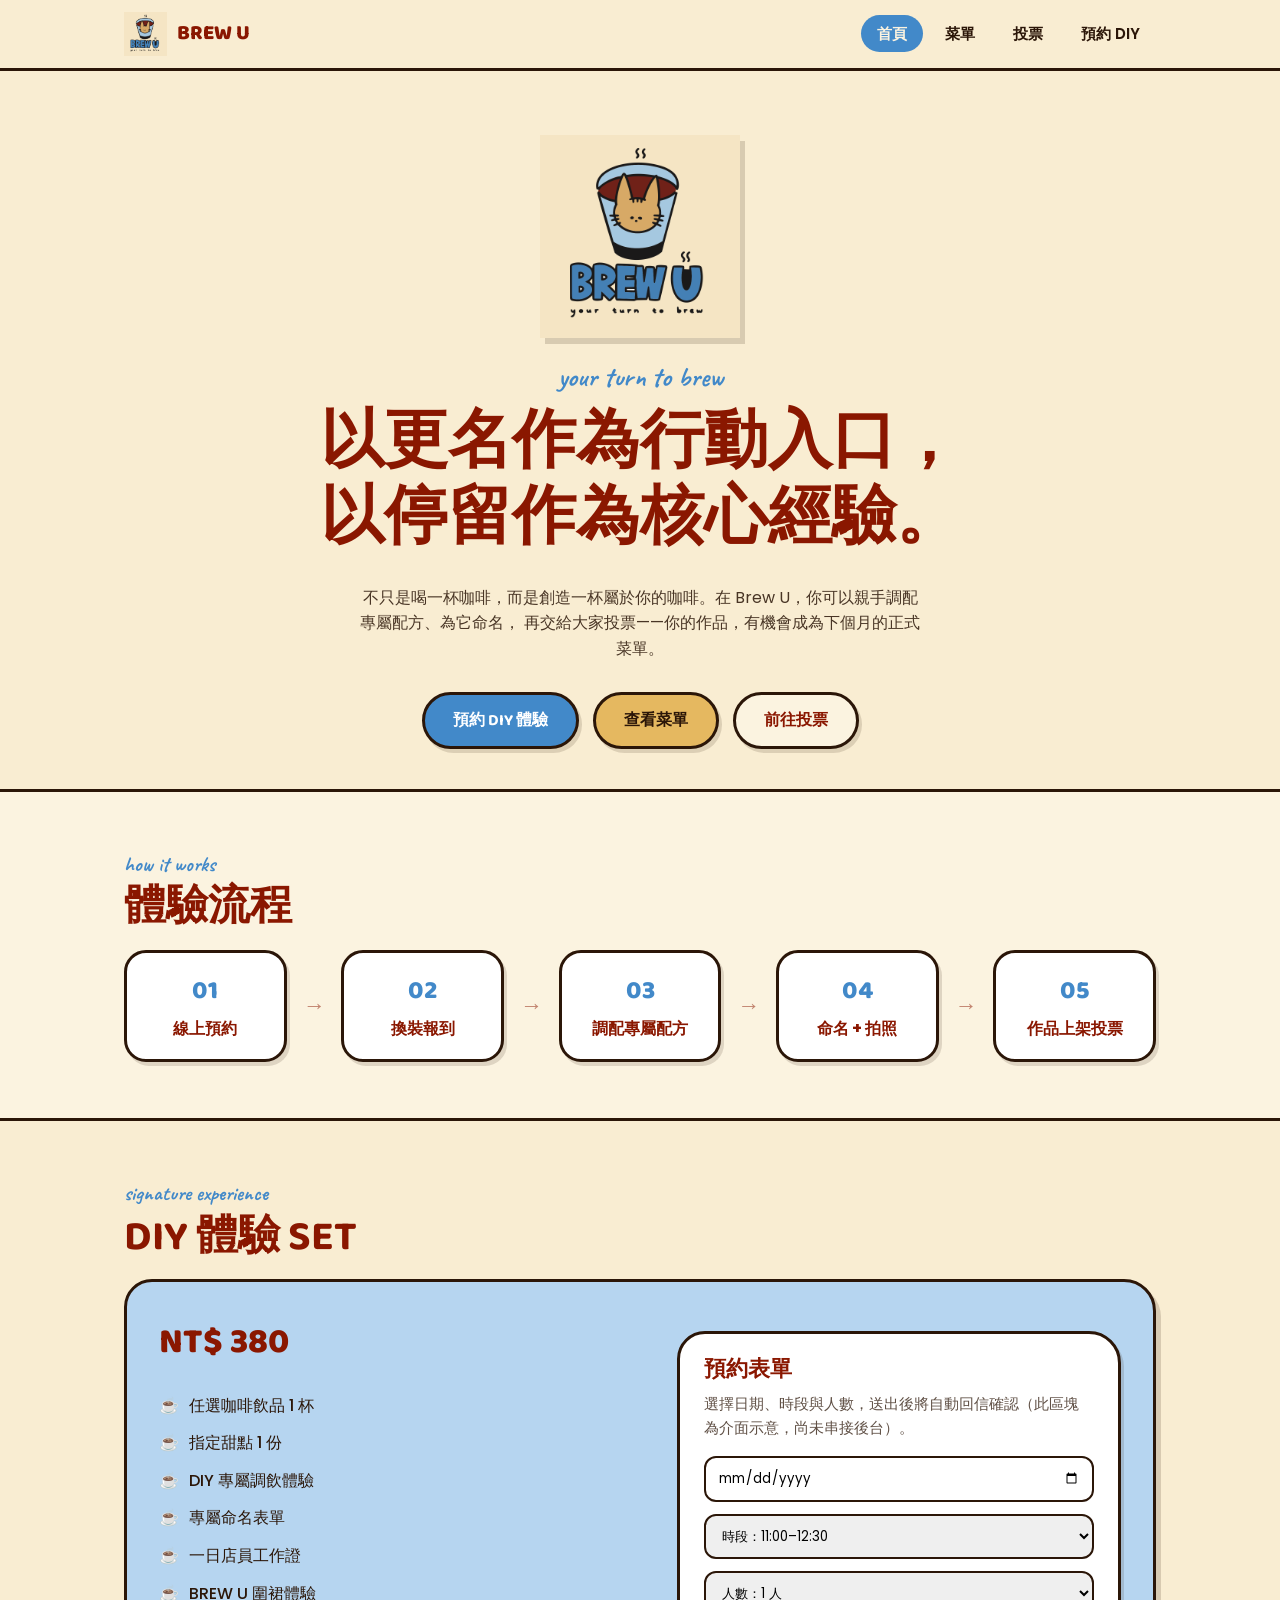
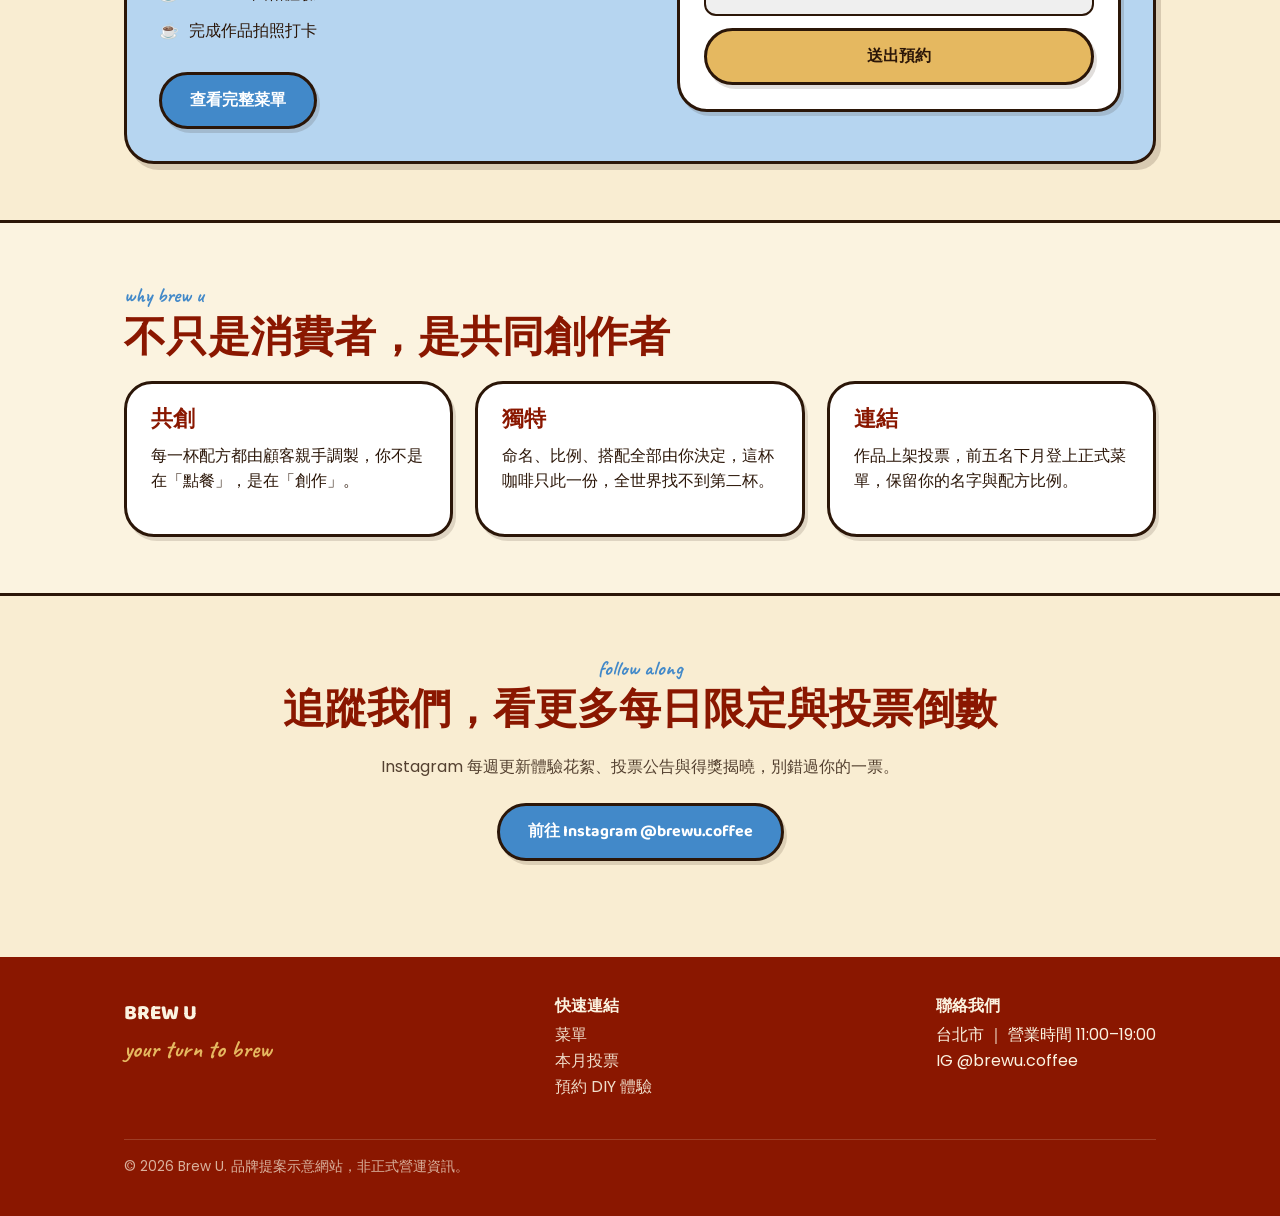
==== index.html @ 5ddce88b "Add files via upload" ====
<!DOCTYPE html>
<html lang="zh-Hant">
<head>
<meta charset="UTF-8">
<meta name="viewport" content="width=device-width, initial-scale=1.0">
<title>BREW U｜Your turn to brew.</title>
<meta name="description" content="Brew U — 一日店員 × DIY 手作咖啡 × 社群投票。不只是喝一杯咖啡，而是創造一杯屬於你的咖啡。">
<link rel="icon" href="images/logo.png">
<link rel="stylesheet" href="css/style.css">
</head>
<body>

<header class="site-header">
  <nav class="nav">
    <a href="index.html" class="nav-brand">
      <img src="images/logo.png" alt="Brew U logo">
      BREW U
    </a>
    <button class="nav-toggle" id="navToggle" aria-label="開啟選單" aria-expanded="false">☰</button>
    <ul class="nav-links" id="navLinks">
      <li><a href="index.html" class="active">首頁</a></li>
      <li><a href="menu.html">菜單</a></li>
      <li><a href="vote.html">投票</a></li>
      <li><a href="#reserve">預約 DIY</a></li>
    </ul>
  </nav>
</header>

<main>

  <section class="hero">
    <div class="container">
      <img src="images/logo.png" alt="Brew U — 貓咪咖啡杯 Logo" class="hero-logo">
      <span class="tagline">your turn to brew</span>
      <h1>以更名作為行動入口，<br>以停留作為核心經驗。</h1>
      <p class="hero-desc">
        不只是喝一杯咖啡，而是創造一杯屬於你的咖啡。在 Brew U，你可以親手調配專屬配方、為它命名，
        再交給大家投票——你的作品，有機會成為下個月的正式菜單。
      </p>
      <div class="hero-actions">
        <a href="#reserve" class="btn btn-primary">預約 DIY 體驗</a>
        <a href="menu.html" class="btn btn-secondary">查看菜單</a>
        <a href="vote.html" class="btn btn-ghost">前往投票</a>
      </div>
    </div>
  </section>

  <section class="section-alt">
    <div class="container">
      <span class="section-eyebrow">how it works</span>
      <h2>體驗流程</h2>
      <div class="steps">
        <div class="step"><span class="step-num">01</span><div class="step-title">線上預約</div></div>
        <span class="step-arrow">→</span>
        <div class="step"><span class="step-num">02</span><div class="step-title">換裝報到</div></div>
        <span class="step-arrow">→</span>
        <div class="step"><span class="step-num">03</span><div class="step-title">調配專屬配方</div></div>
        <span class="step-arrow">→</span>
        <div class="step"><span class="step-num">04</span><div class="step-title">命名 + 拍照</div></div>
        <span class="step-arrow">→</span>
        <div class="step"><span class="step-num">05</span><div class="step-title">作品上架投票</div></div>
      </div>
    </div>
  </section>

  <section id="reserve">
    <div class="container">
      <span class="section-eyebrow">signature experience</span>
      <h2>DIY 體驗 SET</h2>
      <div class="diy-panel">
        <div>
          <div class="diy-price">NT$ 380</div>
          <ul class="diy-list">
            <li>任選咖啡飲品 1 杯</li>
            <li>指定甜點 1 份</li>
            <li>DIY 專屬調飲體驗</li>
            <li>專屬命名表單</li>
            <li>一日店員工作證</li>
            <li>BREW U 圍裙體驗</li>
            <li>完成作品拍照打卡</li>
          </ul>
          <div style="margin-top:22px;">
            <a href="menu.html#diy" class="btn btn-primary">查看完整菜單</a>
          </div>
        </div>
        <div>
          <div class="card" style="background:#fff;">
            <h3>預約表單</h3>
            <p style="opacity:.75; font-size:.92rem;">選擇日期、時段與人數，送出後將自動回信確認（此區塊為介面示意，尚未串接後台）。</p>
            <div style="display:grid; gap:12px; margin-top:16px;">
              <input type="date" style="padding:10px 12px;border-radius:12px;border:2px solid var(--ink);font-family:'Poppins',sans-serif;">
              <select style="padding:10px 12px;border-radius:12px;border:2px solid var(--ink);font-family:'Poppins',sans-serif;">
                <option>時段：11:00–12:30</option>
                <option>時段：14:00–15:30</option>
                <option>時段：16:00–17:30</option>
              </select>
              <select style="padding:10px 12px;border-radius:12px;border:2px solid var(--ink);font-family:'Poppins',sans-serif;">
                <option>人數：1 人</option>
                <option>人數：2 人</option>
                <option>人數：3–4 人</option>
              </select>
              <button type="button" class="btn btn-secondary" onclick="alert('這裡之後可串接實際預約系統／表單服務（例如 Google 表單、Calendly 等）。')">送出預約</button>
            </div>
          </div>
        </div>
      </div>
    </div>
  </section>

  <section class="section-alt">
    <div class="container">
      <span class="section-eyebrow">why brew u</span>
      <h2>不只是消費者，是共同創作者</h2>
      <div class="grid grid-3">
        <div class="card">
          <h3>共創</h3>
          <p>每一杯配方都由顧客親手調製，你不是在「點餐」，是在「創作」。</p>
        </div>
        <div class="card">
          <h3>獨特</h3>
          <p>命名、比例、搭配全部由你決定，這杯咖啡只此一份，全世界找不到第二杯。</p>
        </div>
        <div class="card">
          <h3>連結</h3>
          <p>作品上架投票，前五名下月登上正式菜單，保留你的名字與配方比例。</p>
        </div>
      </div>
    </div>
  </section>

  <section>
    <div class="container" style="text-align:center;">
      <span class="section-eyebrow">follow along</span>
      <h2>追蹤我們，看更多每日限定與投票倒數</h2>
      <p style="max-width:520px;margin:0 auto 24px;opacity:.8;">Instagram 每週更新體驗花絮、投票公告與得獎揭曉，別錯過你的一票。</p>
      <a href="#" class="btn btn-primary">前往 Instagram @brewu.coffee</a>
    </div>
  </section>

</main>

<footer class="site-footer">
  <div class="container">
    <div class="footer-grid">
      <div>
        <div class="footer-brand">BREW U</div>
        <p class="tagline" style="color:var(--gold);">your turn to brew</p>
      </div>
      <div>
        <h3 style="color:var(--cream-soft);font-size:1rem;">快速連結</h3>
        <p><a href="menu.html">菜單</a><br><a href="vote.html">本月投票</a><br><a href="#reserve">預約 DIY 體驗</a></p>
      </div>
      <div>
        <h3 style="color:var(--cream-soft);font-size:1rem;">聯絡我們</h3>
        <p>台北市 ｜ 營業時間 11:00–19:00<br>IG @brewu.coffee</p>
      </div>
    </div>
    <p class="footer-note">© 2026 Brew U. 品牌提案示意網站，非正式營運資訊。</p>
  </div>
</footer>

<script src="js/main.js"></script>
</body>
</html>
---- css/style.css ----
@import url('https://fonts.googleapis.com/css2?family=Baloo+2:wght@500;600;700;800&family=Poppins:wght@400;500;600;700&family=Caveat:wght@600;700&display=swap');

:root {
  --cream: #f9edd2;
  --cream-soft: #fbf3e0;
  --gold: #e5b860;
  --brown: #8a1700;
  --blue-light: #b6d5f0;
  --blue: #4289c9;
  --ink: #2b1608;

  --radius-blob: 28px 32px 24px 30px;
  --radius-card: 22px;
  --border-hand: 3px solid var(--ink);

  --shadow-doodle: 5px 6px 0 rgba(43, 22, 8, 0.16);
  --shadow-doodle-sm: 3px 4px 0 rgba(43, 22, 8, 0.14);
}

* { box-sizing: border-box; }

html { scroll-behavior: smooth; }

body {
  margin: 0;
  background: var(--cream);
  color: var(--ink);
  font-family: 'Poppins', sans-serif;
  line-height: 1.6;
  -webkit-font-smoothing: antialiased;
}

h1, h2, h3, h4 {
  font-family: 'Baloo 2', sans-serif;
  color: var(--brown);
  margin: 0 0 0.4em;
  line-height: 1.2;
}

h1 { font-size: clamp(2.4rem, 5vw, 4rem); }
h2 { font-size: clamp(1.8rem, 3.4vw, 2.6rem); }
h3 { font-size: 1.35rem; }

p { margin: 0 0 1em; }

a { color: inherit; text-decoration: none; }

.tagline {
  font-family: 'Caveat', cursive;
  font-weight: 700;
  color: var(--blue);
  font-size: 1.5rem;
  display: inline-block;
}

.container {
  max-width: 1080px;
  margin: 0 auto;
  padding: 0 24px;
}

/* ---------- Focus visibility ---------- */
a:focus-visible, button:focus-visible, input:focus-visible, select:focus-visible {
  outline: 3px solid var(--blue);
  outline-offset: 3px;
}

/* ---------- Navigation ---------- */
.site-header {
  position: sticky;
  top: 0;
  z-index: 50;
  background: var(--cream);
  border-bottom: var(--border-hand);
}

.nav {
  display: flex;
  align-items: center;
  justify-content: space-between;
  padding: 12px 24px;
  max-width: 1080px;
  margin: 0 auto;
}

.nav-brand {
  display: flex;
  align-items: center;
  gap: 10px;
  font-family: 'Baloo 2', sans-serif;
  font-weight: 800;
  font-size: 1.3rem;
  color: var(--brown);
}

.nav-brand img {
  height: 44px;
  width: auto;
  display: block;
}

.nav-links {
  display: flex;
  gap: 6px;
  list-style: none;
  margin: 0;
  padding: 0;
}

.nav-links a {
  padding: 8px 16px;
  border-radius: 999px;
  font-weight: 600;
  font-size: 0.95rem;
  transition: background 0.15s ease, color 0.15s ease;
}

.nav-links a:hover,
.nav-links a.active {
  background: var(--blue);
  color: var(--cream-soft);
}

.nav-toggle {
  display: none;
  background: none;
  border: var(--border-hand);
  border-radius: 12px;
  padding: 6px 10px;
  font-size: 1.2rem;
  cursor: pointer;
}

@media (max-width: 720px) {
  .nav-links {
    position: absolute;
    top: 100%;
    left: 0;
    right: 0;
    background: var(--cream);
    flex-direction: column;
    border-bottom: var(--border-hand);
    padding: 10px 24px 16px;
    display: none;
  }
  .nav-links.open { display: flex; }
  .nav-toggle { display: block; }
  .nav-links a { padding: 10px 14px; }
}

/* ---------- Steam motif divider (signature element) ---------- */
.steam-divider {
  display: flex;
  align-items: center;
  justify-content: center;
  gap: 14px;
  margin: 8px 0 36px;
  color: var(--brown);
}
.steam-divider::before,
.steam-divider::after {
  content: "";
  height: 2px;
  width: 56px;
  background: var(--brown);
  opacity: 0.35;
  border-radius: 2px;
}
.steam-divider svg { width: 30px; height: 30px; }

/* ---------- Buttons ---------- */
.btn {
  display: inline-flex;
  align-items: center;
  justify-content: center;
  gap: 8px;
  font-family: 'Baloo 2', sans-serif;
  font-weight: 700;
  font-size: 1rem;
  padding: 13px 28px;
  border-radius: 999px;
  border: var(--border-hand);
  cursor: pointer;
  transition: transform 0.12s ease, box-shadow 0.12s ease;
  box-shadow: var(--shadow-doodle-sm);
}
.btn:hover { transform: translate(-2px, -2px); box-shadow: 6px 7px 0 rgba(43,22,8,0.18); }
.btn:active { transform: translate(0,0); box-shadow: 1px 2px 0 rgba(43,22,8,0.18); }

.btn-primary { background: var(--blue); color: #fff; }
.btn-secondary { background: var(--gold); color: var(--ink); }
.btn-ghost { background: var(--cream-soft); color: var(--brown); }

/* ---------- Hero ---------- */
.hero {
  padding: 64px 0 40px;
  text-align: center;
  position: relative;
  overflow: hidden;
}

.hero-logo {
  width: 200px;
  height: auto;
  margin: 0 auto 18px;
  display: block;
  filter: drop-shadow(var(--shadow-doodle));
}

.hero .tagline { font-size: 1.7rem; margin-bottom: 6px; }

.hero-desc {
  max-width: 560px;
  margin: 18px auto 30px;
  color: var(--ink);
  opacity: 0.85;
}

.hero-actions {
  display: flex;
  gap: 14px;
  justify-content: center;
  flex-wrap: wrap;
}

/* ---------- Sections ---------- */
section { padding: 56px 0; }
.section-eyebrow {
  font-family: 'Caveat', cursive;
  color: var(--blue);
  font-size: 1.3rem;
  font-weight: 700;
  display: block;
  margin-bottom: 2px;
}

.section-alt {
  background: var(--cream-soft);
  border-top: var(--border-hand);
  border-bottom: var(--border-hand);
}

/* ---------- Grid / Cards ---------- */
.grid {
  display: grid;
  gap: 22px;
}
.grid-3 { grid-template-columns: repeat(3, 1fr); }
.grid-2 { grid-template-columns: repeat(2, 1fr); }

@media (max-width: 800px) {
  .grid-3, .grid-2 { grid-template-columns: 1fr; }
}

.card {
  background: #fff;
  border: var(--border-hand);
  border-radius: var(--radius-blob);
  padding: 24px;
  box-shadow: var(--shadow-doodle-sm);
}

.card-icon {
  width: 52px;
  height: 52px;
  margin-bottom: 12px;
}

/* ---------- Steps (process) ---------- */
.steps {
  display: flex;
  flex-wrap: wrap;
  gap: 16px;
  justify-content: center;
}
.step {
  flex: 1 1 140px;
  max-width: 170px;
  text-align: center;
  background: #fff;
  border: var(--border-hand);
  border-radius: var(--radius-card);
  padding: 18px 14px;
  box-shadow: var(--shadow-doodle-sm);
}
.step-num {
  font-family: 'Baloo 2', sans-serif;
  font-weight: 800;
  color: var(--blue);
  font-size: 1.6rem;
  display: block;
}
.step-title { font-weight: 700; margin-top: 4px; color: var(--brown); }
.step-arrow {
  align-self: center;
  color: var(--brown);
  font-size: 1.4rem;
  opacity: 0.5;
}

/* ---------- DIY set highlight ---------- */
.diy-panel {
  display: grid;
  grid-template-columns: 1.1fr 1fr;
  gap: 30px;
  align-items: center;
  background: var(--blue-light);
  border: var(--border-hand);
  border-radius: var(--radius-blob);
  padding: 32px;
  box-shadow: var(--shadow-doodle);
}
@media (max-width: 800px) {
  .diy-panel { grid-template-columns: 1fr; }
}
.diy-price {
  font-family: 'Baloo 2', sans-serif;
  font-weight: 800;
  font-size: 2.2rem;
  color: var(--brown);
}
.diy-list {
  list-style: none;
  margin: 16px 0 0;
  padding: 0;
}
.diy-list li {
  padding: 6px 0 6px 30px;
  position: relative;
  font-weight: 500;
}
.diy-list li::before {
  content: "☕";
  position: absolute;
  left: 0;
}

/* ---------- Footer ---------- */
.site-footer {
  background: var(--brown);
  color: var(--cream-soft);
  padding: 40px 0 24px;
  margin-top: 40px;
}
.site-footer a { opacity: 0.9; }
.site-footer a:hover { opacity: 1; text-decoration: underline; }
.footer-grid {
  display: flex;
  justify-content: space-between;
  flex-wrap: wrap;
  gap: 24px;
  margin-bottom: 24px;
}
.footer-brand {
  font-family: 'Baloo 2', sans-serif;
  font-weight: 800;
  font-size: 1.3rem;
}
.footer-note {
  font-size: 0.85rem;
  opacity: 0.7;
  border-top: 1px solid rgba(249,237,210,0.25);
  padding-top: 16px;
}

/* ---------- Menu page ---------- */
.menu-category { margin-bottom: 52px; }
.menu-category-title {
  display: flex;
  align-items: baseline;
  gap: 10px;
  margin-bottom: 22px;
}
.menu-category-title .en { font-size: 1rem; color: var(--blue); font-weight: 600; letter-spacing: 0.04em; text-transform: uppercase; }

.menu-item {
  display: flex;
  justify-content: space-between;
  align-items: baseline;
  gap: 12px;
  padding: 14px 4px;
  border-bottom: 1px dashed rgba(138,23,0,0.3);
}
.menu-item:last-child { border-bottom: none; }
.menu-item-name { font-weight: 600; color: var(--ink); }
.menu-item-en { font-size: 0.82rem; color: var(--blue); display: block; font-weight: 600; }
.menu-item-price {
  font-family: 'Baloo 2', sans-serif;
  font-weight: 700;
  color: var(--brown);
  white-space: nowrap;
}

.special-card {
  background: #fff;
  border: var(--border-hand);
  border-radius: var(--radius-card);
  padding: 18px 20px;
  box-shadow: var(--shadow-doodle-sm);
  position: relative;
}
.special-badge {
  position: absolute;
  top: -12px;
  right: 16px;
  background: var(--gold);
  border: 2px solid var(--ink);
  border-radius: 999px;
  padding: 3px 12px;
  font-size: 0.75rem;
  font-weight: 700;
  font-family: 'Baloo 2', sans-serif;
}
.special-name { font-family: 'Baloo 2', sans-serif; font-weight: 700; font-size: 1.1rem; color: var(--brown); margin-bottom: 4px; }
.special-combo { color: var(--ink); opacity: 0.8; font-size: 0.92rem; margin-bottom: 8px; }
.special-price { font-family: 'Baloo 2', sans-serif; font-weight: 800; color: var(--blue); }

.addon-list {
  list-style: none;
  padding: 0;
  margin: 0;
  display: grid;
  gap: 10px;
}
.addon-list li {
  background: var(--cream-soft);
  border: 2px solid var(--ink);
  border-radius: 14px;
  padding: 10px 16px;
  display: flex;
  justify-content: space-between;
  font-weight: 600;
}

/* ---------- Vote page ---------- */
.vote-rules {
  display: grid;
  grid-template-columns: 1fr 1fr;
  gap: 20px;
}
@media (max-width: 800px) { .vote-rules { grid-template-columns: 1fr; } }

.rule-card {
  border-radius: var(--radius-card);
  border: var(--border-hand);
  padding: 22px;
  box-shadow: var(--shadow-doodle-sm);
}
.rule-card.online { background: var(--blue-light); }
.rule-card.instore { background: var(--gold); }
.rule-card .rule-votes {
  font-family: 'Baloo 2', sans-serif;
  font-weight: 800;
  font-size: 2rem;
  color: var(--brown);
}

.login-box {
  max-width: 420px;
  margin: 0 auto 40px;
  background: #fff;
  border: var(--border-hand);
  border-radius: var(--radius-card);
  padding: 24px;
  box-shadow: var(--shadow-doodle-sm);
  text-align: center;
}
.login-box input {
  width: 100%;
  padding: 11px 14px;
  border-radius: 12px;
  border: 2px solid var(--ink);
  font-family: 'Poppins', sans-serif;
  font-size: 1rem;
  margin: 12px 0;
}
.login-status {
  font-weight: 600;
  color: var(--brown);
}

.vote-grid {
  display: grid;
  grid-template-columns: repeat(auto-fit, minmax(230px, 1fr));
  gap: 22px;
}

.vote-card {
  background: #fff;
  border: var(--border-hand);
  border-radius: var(--radius-blob);
  padding: 20px;
  box-shadow: var(--shadow-doodle-sm);
  display: flex;
  flex-direction: column;
  gap: 8px;
}
.vote-card-photo {
  width: 100%;
  height: 130px;
  border-radius: 16px;
  border: 2px solid var(--ink);
  background: linear-gradient(135deg, var(--blue-light), var(--cream-soft));
  display: flex;
  align-items: center;
  justify-content: center;
  font-size: 2rem;
}
.vote-card-name { font-family: 'Baloo 2', sans-serif; font-weight: 700; color: var(--brown); font-size: 1.15rem; }
.vote-card-combo { font-size: 0.88rem; opacity: 0.8; }
.vote-card-creator { font-size: 0.82rem; color: var(--blue); font-weight: 600; }
.vote-card-count {
  font-family: 'Baloo 2', sans-serif;
  font-weight: 700;
  color: var(--ink);
  margin-top: auto;
}
.vote-card-btn {
  margin-top: 8px;
  width: 100%;
}
.vote-card-btn:disabled {
  opacity: 0.5;
  cursor: not-allowed;
  transform: none !important;
  box-shadow: none !important;
}

.ad-modal-backdrop {
  position: fixed;
  inset: 0;
  background: rgba(43,22,8,0.55);
  display: none;
  align-items: center;
  justify-content: center;
  z-index: 100;
  padding: 20px;
}
.ad-modal-backdrop.open { display: flex; }
.ad-modal {
  background: var(--cream);
  border: var(--border-hand);
  border-radius: var(--radius-blob);
  padding: 30px;
  max-width: 340px;
  text-align: center;
  box-shadow: var(--shadow-doodle);
}
.ad-modal-timer {
  font-family: 'Baloo 2', sans-serif;
  font-size: 2.4rem;
  font-weight: 800;
  color: var(--blue);
  margin: 14px 0;
}

.instore-note {
  text-align: center;
  max-width: 480px;
  margin: 30px auto 0;
  font-size: 0.9rem;
  opacity: 0.75;
}

.placeholder-note {
  font-size: 0.78rem;
  color: var(--brown);
  opacity: 0.6;
  text-align: center;
  margin-top: -6px;
}
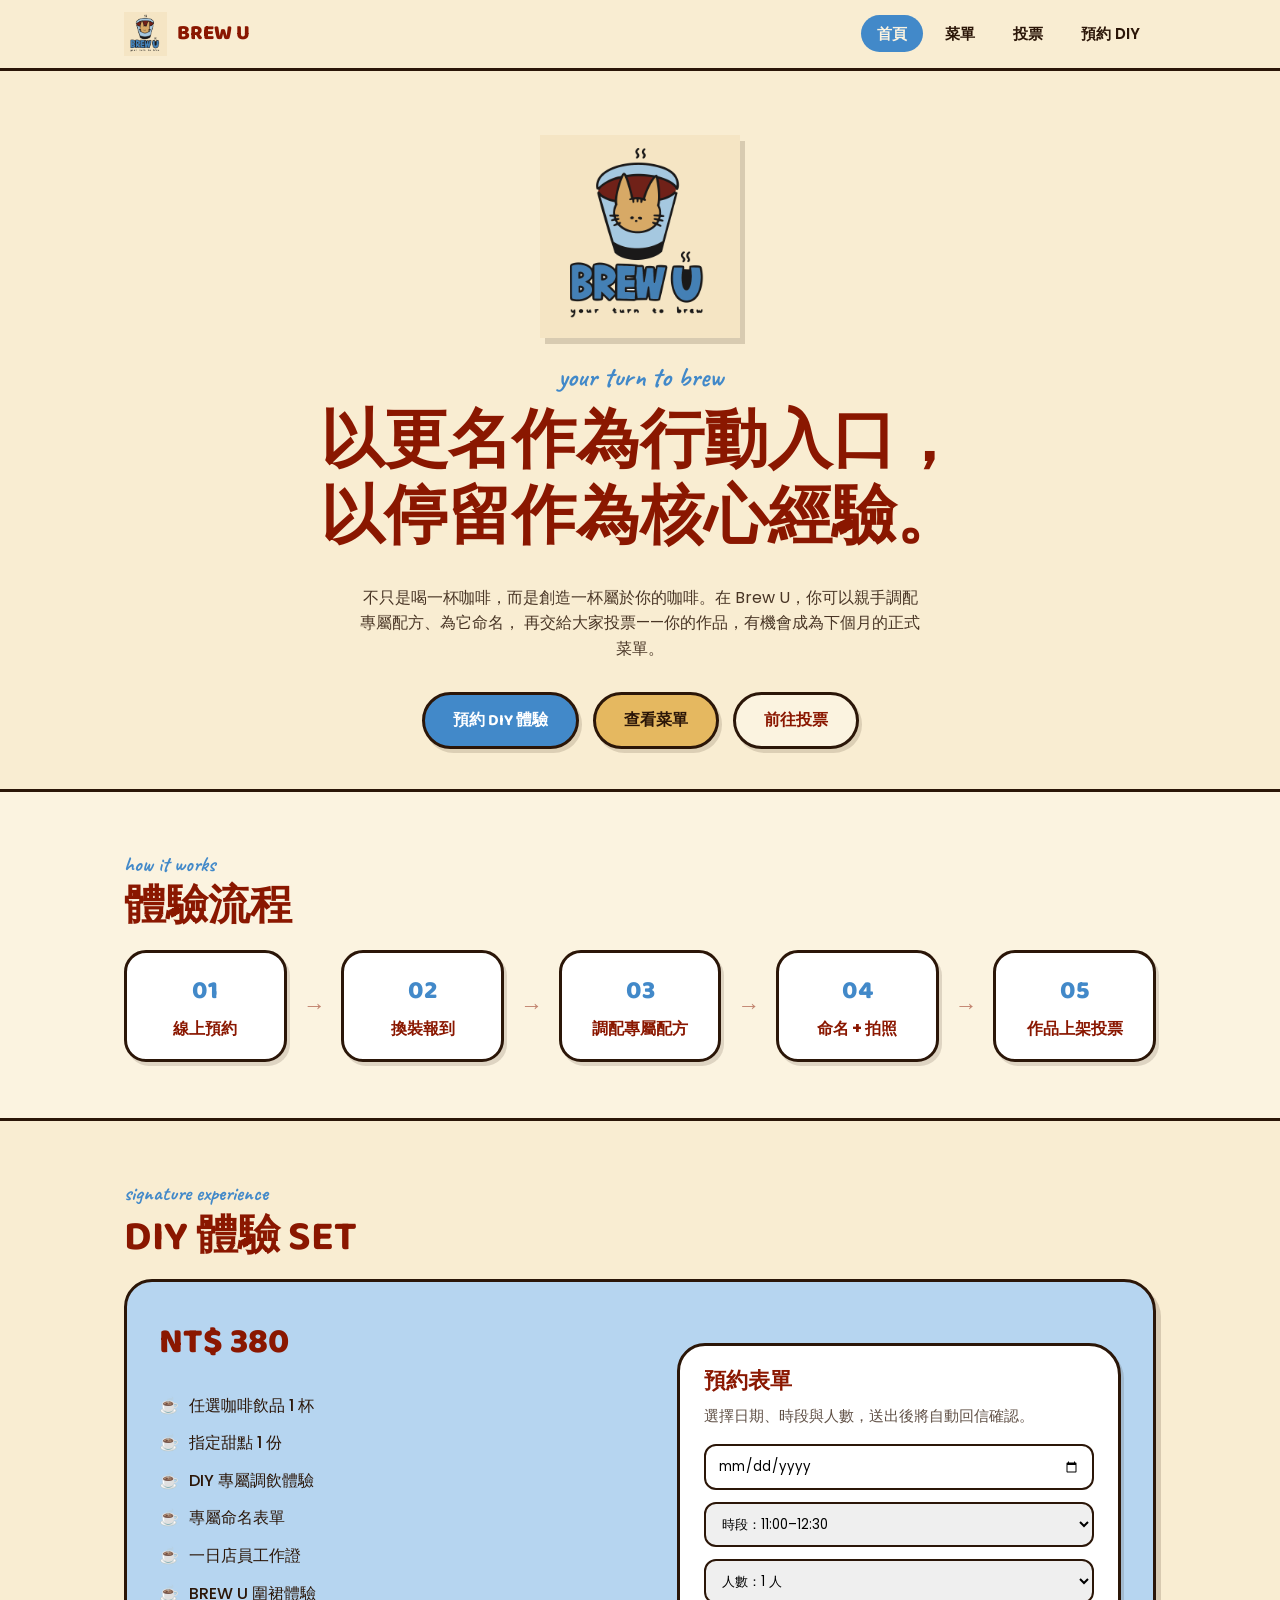
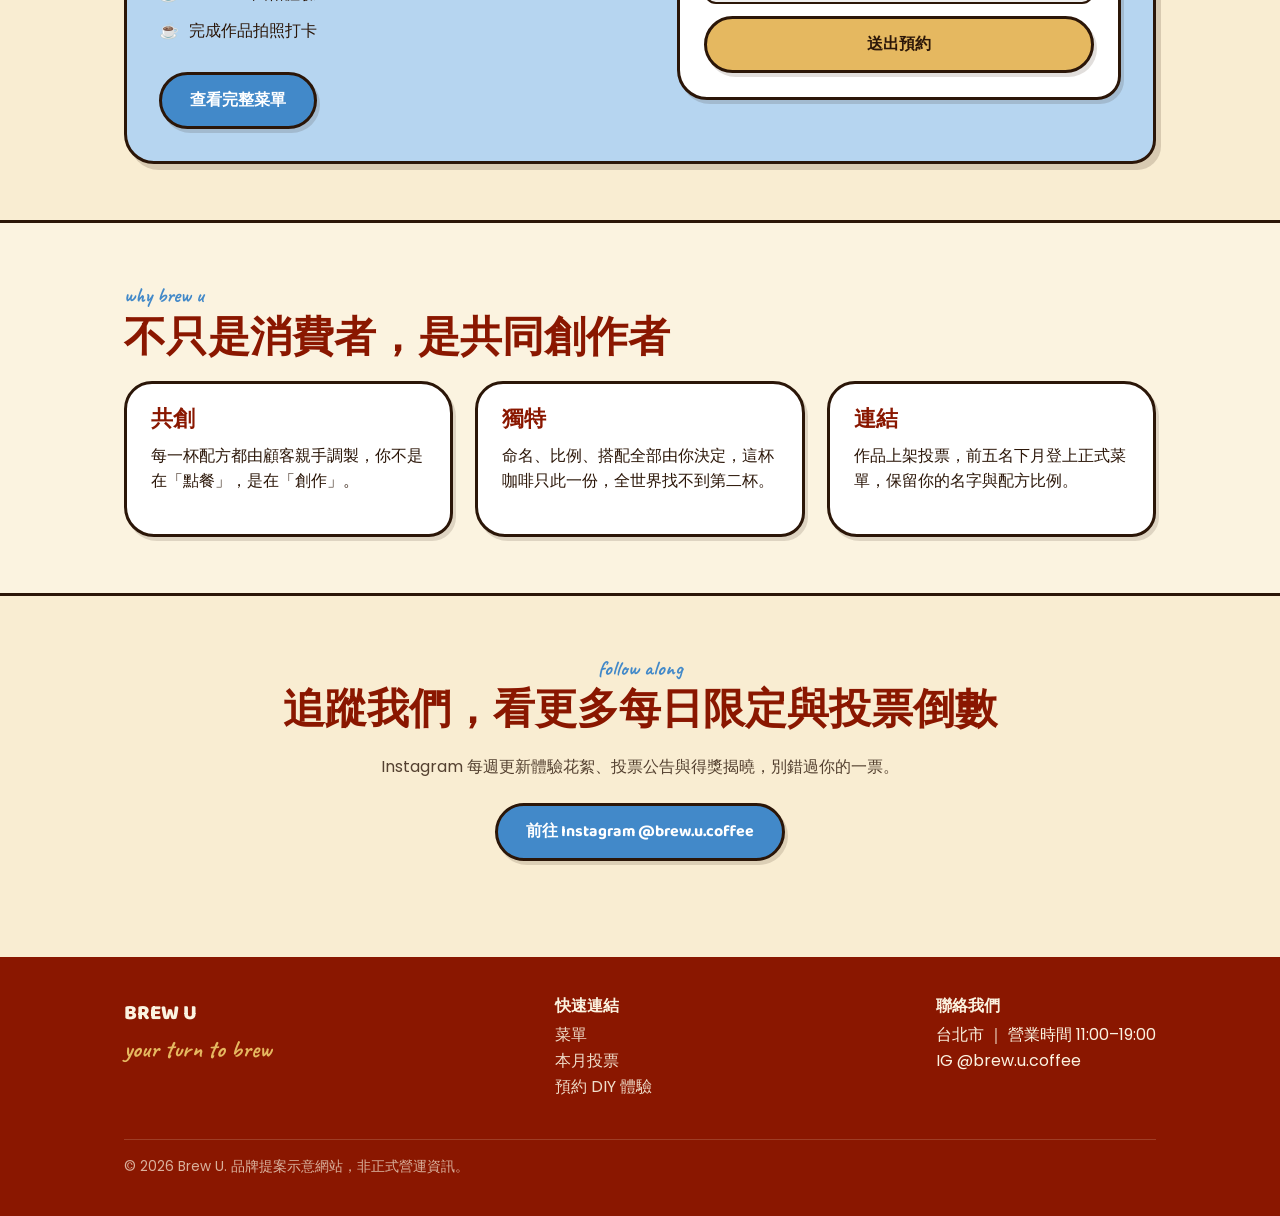
==== commit f4a956e0: "Update Instagram handle and improve reservation message" ====
--- a/index.html
+++ b/index.html
@@ -86,7 +86,8 @@
         <div>
           <div class="card" style="background:#fff;">
             <h3>預約表單</h3>
-            <p style="opacity:.75; font-size:.92rem;">選擇日期、時段與人數，送出後將自動回信確認（此區塊為介面示意，尚未串接後台）。</p>
+            <p style="opacity:.75; font-size:.92rem;">選擇日期、時段與人數，送出後將自動回信確認。</p>
+            <!-- 此區塊為介面示意，尚未串接後台。正式版可接 Google 表單、Calendly 或自建預約系統。 -->
             <div style="display:grid; gap:12px; margin-top:16px;">
               <input type="date" style="padding:10px 12px;border-radius:12px;border:2px solid var(--ink);font-family:'Poppins',sans-serif;">
               <select style="padding:10px 12px;border-radius:12px;border:2px solid var(--ink);font-family:'Poppins',sans-serif;">
@@ -99,7 +100,8 @@
                 <option>人數：2 人</option>
                 <option>人數：3–4 人</option>
               </select>
-              <button type="button" class="btn btn-secondary" onclick="alert('這裡之後可串接實際預約系統／表單服務（例如 Google 表單、Calendly 等）。')">送出預約</button>
+              <!-- onclick 的成功訊息為示意用假回饋，正式版請改為呼叫真正的預約 API -->
+              <button type="button" class="btn btn-secondary" onclick="alert('已送出預約，我們將盡快與你確認！')">送出預約</button>
             </div>
           </div>
         </div>
@@ -133,7 +135,7 @@
       <span class="section-eyebrow">follow along</span>
       <h2>追蹤我們，看更多每日限定與投票倒數</h2>
       <p style="max-width:520px;margin:0 auto 24px;opacity:.8;">Instagram 每週更新體驗花絮、投票公告與得獎揭曉，別錯過你的一票。</p>
-      <a href="#" class="btn btn-primary">前往 Instagram @brewu.coffee</a>
+      <a href="#" class="btn btn-primary">前往 Instagram @brew.u.coffee</a>
     </div>
   </section>
 
@@ -152,7 +154,7 @@
       </div>
       <div>
         <h3 style="color:var(--cream-soft);font-size:1rem;">聯絡我們</h3>
-        <p>台北市 ｜ 營業時間 11:00–19:00<br>IG @brewu.coffee</p>
+        <p>台北市 ｜ 營業時間 11:00–19:00<br>IG @brew.u.coffee</p>
       </div>
     </div>
     <p class="footer-note">© 2026 Brew U. 品牌提案示意網站，非正式營運資訊。</p>
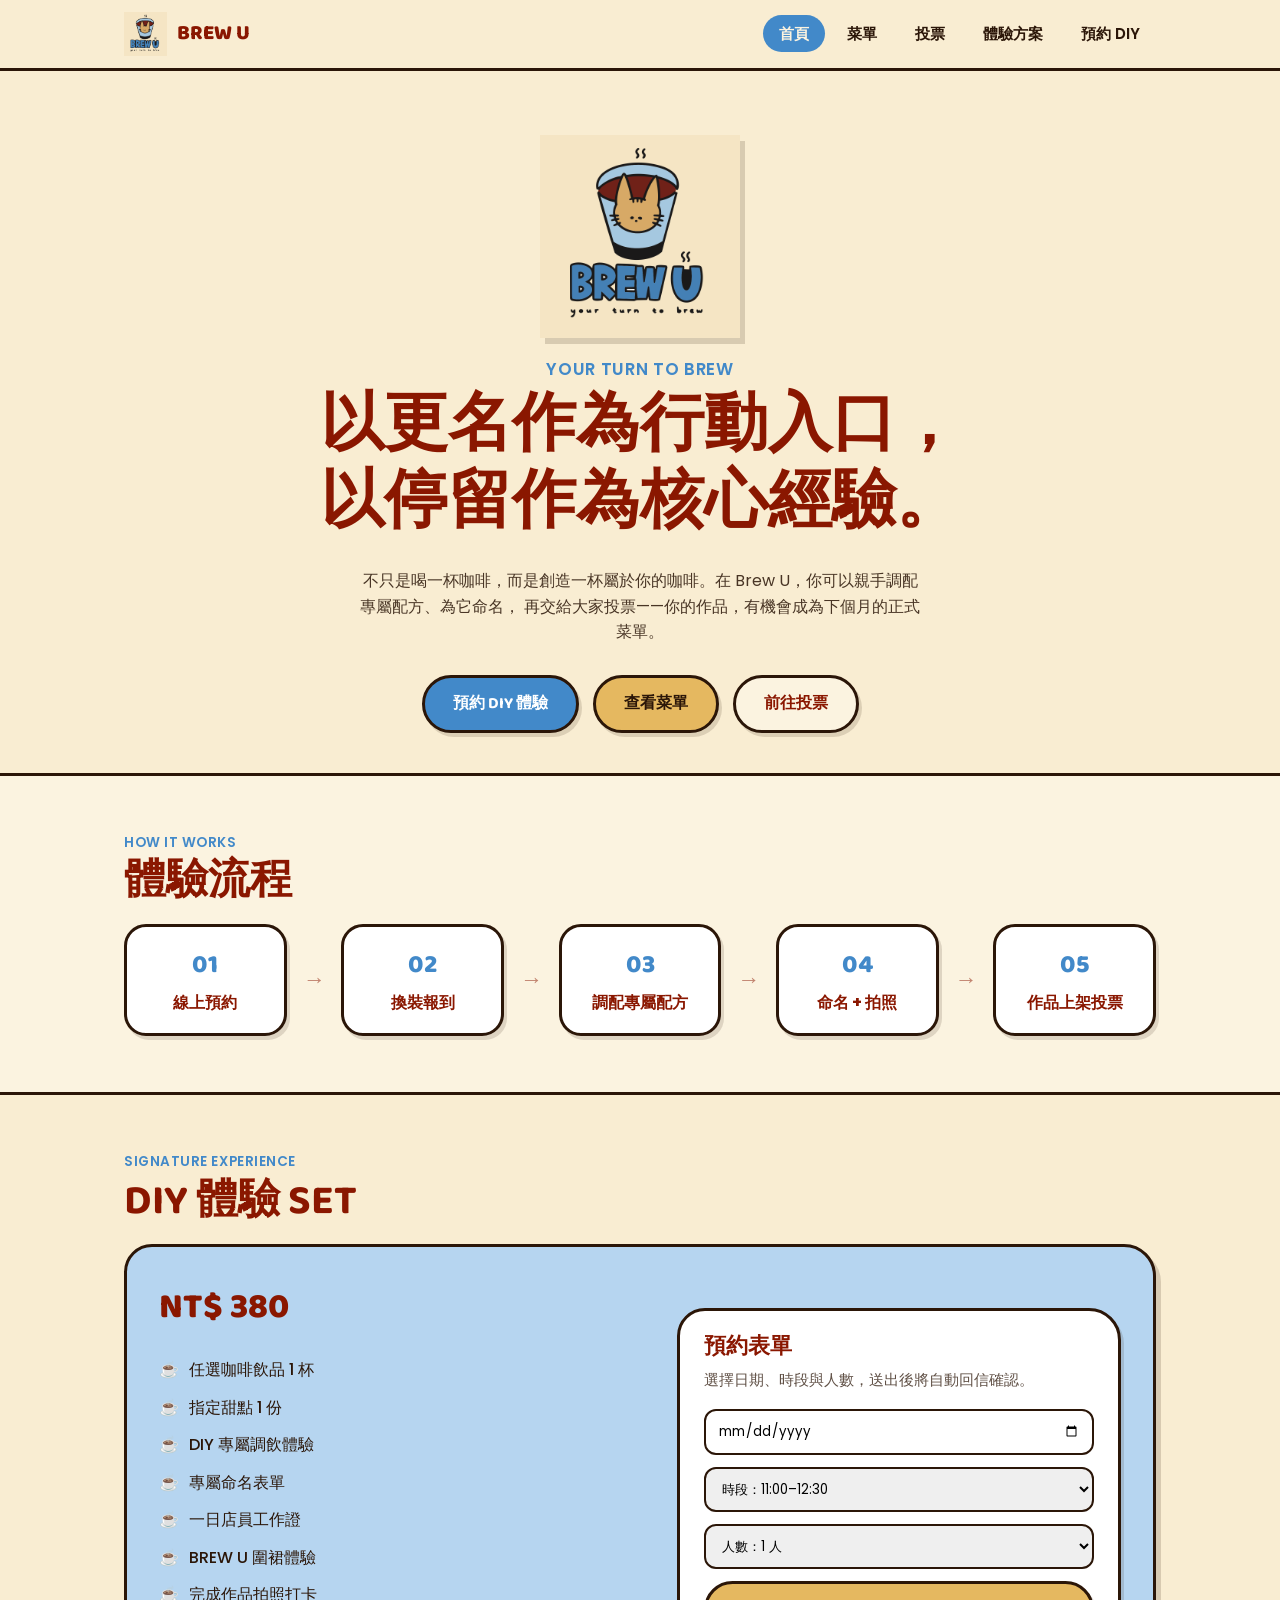
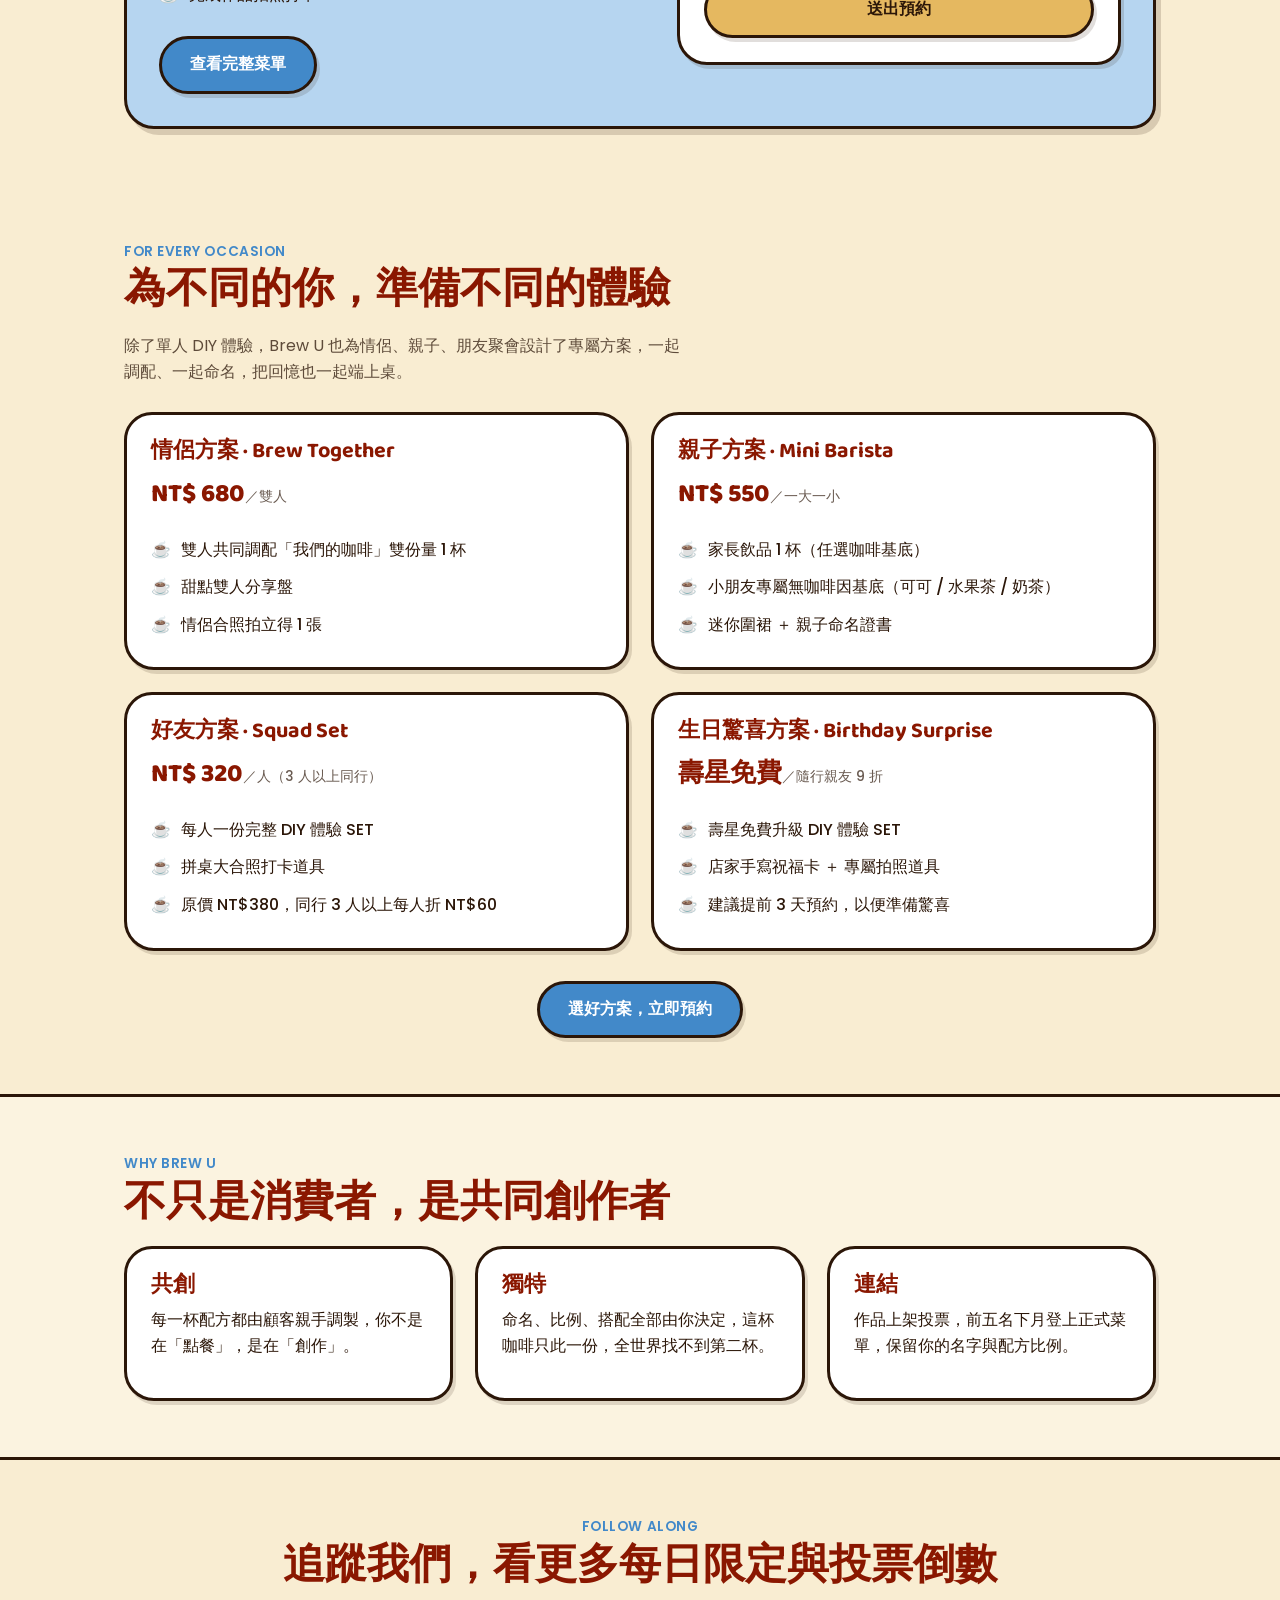
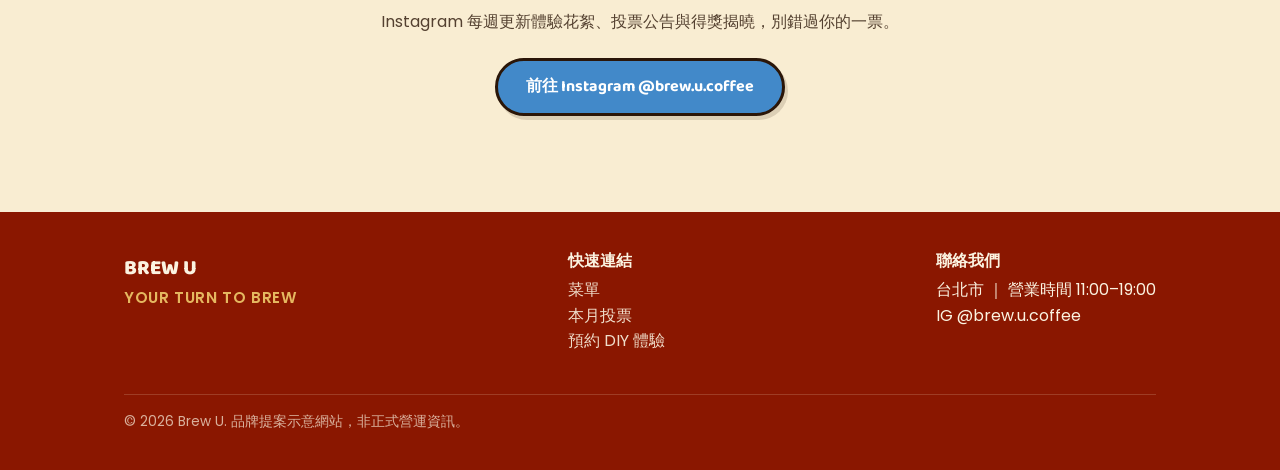
==== commit 538faa6b: "Update index.html" ====
--- a/index.html
+++ b/index.html
@@ -21,6 +21,7 @@
       <li><a href="index.html" class="active">首頁</a></li>
       <li><a href="menu.html">菜單</a></li>
       <li><a href="vote.html">投票</a></li>
+      <li><a href="#experiences">體驗方案</a></li>
       <li><a href="#reserve">預約 DIY</a></li>
     </ul>
   </nav>
@@ -109,6 +110,62 @@
     </div>
   </section>
 
+  <section id="experiences">
+    <div class="container">
+      <span class="section-eyebrow">for every occasion</span>
+      <h2>為不同的你，準備不同的體驗</h2>
+      <p style="opacity:.75;max-width:560px;">除了單人 DIY 體驗，Brew U 也為情侶、親子、朋友聚會設計了專屬方案，一起調配、一起命名，把回憶也一起端上桌。</p>
+
+      <div class="grid grid-2" style="margin-top:28px;">
+
+        <div class="card">
+          <h3>情侶方案 · Brew Together</h3>
+          <div class="diy-price" style="font-size:1.6rem;margin-bottom:10px;">NT$ 680<span style="font-family:'Poppins',sans-serif;font-weight:500;font-size:.85rem;color:var(--ink);opacity:.7;">／雙人</span></div>
+          <ul class="diy-list">
+            <li>雙人共同調配「我們的咖啡」雙份量 1 杯</li>
+            <li>甜點雙人分享盤</li>
+            <li>情侶合照拍立得 1 張</li>
+          </ul>
+        </div>
+
+        <div class="card">
+          <h3>親子方案 · Mini Barista</h3>
+          <div class="diy-price" style="font-size:1.6rem;margin-bottom:10px;">NT$ 550<span style="font-family:'Poppins',sans-serif;font-weight:500;font-size:.85rem;color:var(--ink);opacity:.7;">／一大一小</span></div>
+          <ul class="diy-list">
+            <li>家長飲品 1 杯（任選咖啡基底）</li>
+            <li>小朋友專屬無咖啡因基底（可可 / 水果茶 / 奶茶）</li>
+            <li>迷你圍裙 ＋ 親子命名證書</li>
+          </ul>
+        </div>
+
+        <div class="card">
+          <h3>好友方案 · Squad Set</h3>
+          <div class="diy-price" style="font-size:1.6rem;margin-bottom:10px;">NT$ 320<span style="font-family:'Poppins',sans-serif;font-weight:500;font-size:.85rem;color:var(--ink);opacity:.7;">／人（3 人以上同行）</span></div>
+          <ul class="diy-list">
+            <li>每人一份完整 DIY 體驗 SET</li>
+            <li>拼桌大合照打卡道具</li>
+            <li>原價 NT$380，同行 3 人以上每人折 NT$60</li>
+          </ul>
+        </div>
+
+        <div class="card">
+          <h3>生日驚喜方案 · Birthday Surprise</h3>
+          <div class="diy-price" style="font-size:1.6rem;margin-bottom:10px;">壽星免費<span style="font-family:'Poppins',sans-serif;font-weight:500;font-size:.85rem;color:var(--ink);opacity:.7;">／隨行親友 9 折</span></div>
+          <ul class="diy-list">
+            <li>壽星免費升級 DIY 體驗 SET</li>
+            <li>店家手寫祝福卡 ＋ 專屬拍照道具</li>
+            <li>建議提前 3 天預約，以便準備驚喜</li>
+          </ul>
+        </div>
+
+      </div>
+
+      <div style="text-align:center;margin-top:30px;">
+        <a href="#reserve" class="btn btn-primary">選好方案，立即預約</a>
+      </div>
+    </div>
+  </section>
+
   <section class="section-alt">
     <div class="container">
       <span class="section-eyebrow">why brew u</span>
--- a/css/style.css
+++ b/css/style.css
@@ -8,13 +8,20 @@
   --blue-light: #b6d5f0;
   --blue: #4289c9;
   --ink: #2b1608;
+@import url('https://fonts.googleapis.com/css2?family=Baloo+2:wght@500;600;700;800&family=Chiron+Sans+HK:wght@600;700;800&family=Poppins:wght@400;500;600;700&display=swap');
+
+:root {
+  --cream: #f9edd2;
+  --cream-soft: #fbf3e0;
+  --gold: #e5b860;
+  --brown: #8a1700;
+  --blue-light: #b6d5f0;
+  --blue: #4289c9;
+  --ink: #2b1608;
 
   --radius-blob: 28px 32px 24px 30px;
   --radius-card: 22px;
   --border-hand: 3px solid var(--ink);
-
-  --shadow-doodle: 5px 6px 0 rgba(43, 22, 8, 0.16);
-  --shadow-doodle-sm: 3px 4px 0 rgba(43, 22, 8, 0.14);
 }
 
 * { box-sizing: border-box; }
@@ -31,7 +38,7 @@
 }
 
 h1, h2, h3, h4 {
-  font-family: 'Baloo 2', sans-serif;
+  font-family: 'Baloo 2', 'Chiron Sans HK', sans-serif;
   color: var(--brown);
   margin: 0 0 0.4em;
   line-height: 1.2;
@@ -46,10 +53,12 @@
 a { color: inherit; text-decoration: none; }
 
 .tagline {
-  font-family: 'Caveat', cursive;
-  font-weight: 700;
+  font-family: 'Poppins', sans-serif;
+  font-weight: 600;
+  letter-spacing: 0.04em;
+  text-transform: uppercase;
   color: var(--blue);
-  font-size: 1.5rem;
+  font-size: 0.95rem;
   display: inline-block;
 }
 
@@ -87,7 +96,7 @@
   display: flex;
   align-items: center;
   gap: 10px;
-  font-family: 'Baloo 2', sans-serif;
+  font-family: 'Baloo 2', 'Chiron Sans HK', sans-serif;
   font-weight: 800;
   font-size: 1.3rem;
   color: var(--brown);
@@ -174,6 +183,550 @@
   align-items: center;
   justify-content: center;
   gap: 8px;
+  font-family: 'Baloo 2', 'Chiron Sans HK', sans-serif;
+  font-weight: 700;
+  font-size: 1rem;
+  padding: 13px 28px;
+  border-radius: 999px;
+  border: var(--border-hand);
+  cursor: pointer;
+  transition: transform 0.12s ease, opacity 0.12s ease;
+}
+.btn:hover { transform: translateY(-2px); opacity: 0.92; }
+.btn:active { transform: translateY(0); opacity: 1; }
+
+.btn-primary { background: var(--blue); color: #fff; }
+.btn-secondary { background: var(--gold); color: var(--ink); }
+.btn-ghost { background: var(--cream-soft); color: var(--brown); }
+
+/* ---------- Hero ---------- */
+.hero {
+  padding: 64px 0 40px;
+  text-align: center;
+  position: relative;
+  overflow: hidden;
+}
+
+.hero-logo {
+  width: 200px;
+  height: auto;
+  margin: 0 auto 18px;
+  display: block;
+}
+
+.hero .tagline { font-size: 1.05rem; margin-bottom: 6px; }
+
+.hero-desc {
+  max-width: 560px;
+  margin: 18px auto 30px;
+  color: var(--ink);
+  opacity: 0.85;
+}
+
+.hero-actions {
+  display: flex;
+  gap: 14px;
+  justify-content: center;
+  flex-wrap: wrap;
+}
+
+/* ---------- Sections ---------- */
+section { padding: 56px 0; }
+.section-eyebrow {
+  font-family: 'Poppins', sans-serif;
+  color: var(--blue);
+  font-size: 0.85rem;
+  font-weight: 600;
+  letter-spacing: 0.04em;
+  text-transform: uppercase;
+  display: block;
+  margin-bottom: 4px;
+}
+
+.section-alt {
+  background: var(--cream-soft);
+  border-top: var(--border-hand);
+  border-bottom: var(--border-hand);
+}
+
+/* ---------- Grid / Cards ---------- */
+.grid {
+  display: grid;
+  gap: 22px;
+}
+.grid-3 { grid-template-columns: repeat(3, 1fr); }
+.grid-2 { grid-template-columns: repeat(2, 1fr); }
+
+@media (max-width: 800px) {
+  .grid-3, .grid-2 { grid-template-columns: 1fr; }
+}
+
+.card {
+  background: #fff;
+  border: var(--border-hand);
+  border-radius: var(--radius-blob);
+  padding: 24px;
+}
+
+.card-icon {
+  width: 52px;
+  height: 52px;
+  margin-bottom: 12px;
+}
+
+/* ---------- Steps (process) ---------- */
+.steps {
+  display: flex;
+  flex-wrap: wrap;
+  gap: 16px;
+  justify-content: center;
+}
+.step {
+  flex: 1 1 140px;
+  max-width: 170px;
+  text-align: center;
+  background: #fff;
+  border: var(--border-hand);
+  border-radius: var(--radius-card);
+  padding: 18px 14px;
+}
+.step-num {
+  font-family: 'Baloo 2', 'Chiron Sans HK', sans-serif;
+  font-weight: 800;
+  color: var(--blue);
+  font-size: 1.6rem;
+  display: block;
+}
+.step-title { font-weight: 700; margin-top: 4px; color: var(--brown); }
+.step-arrow {
+  align-self: center;
+  color: var(--brown);
+  font-size: 1.4rem;
+  opacity: 0.5;
+}
+
+/* ---------- DIY set highlight ---------- */
+.diy-panel {
+  display: grid;
+  grid-template-columns: 1.1fr 1fr;
+  gap: 30px;
+  align-items: center;
+  background: var(--blue-light);
+  border: var(--border-hand);
+  border-radius: var(--radius-blob);
+  padding: 32px;
+}
+@media (max-width: 800px) {
+  .diy-panel { grid-template-columns: 1fr; }
+}
+.diy-price {
+  font-family: 'Baloo 2', 'Chiron Sans HK', sans-serif;
+  font-weight: 800;
+  font-size: 2.2rem;
+  color: var(--brown);
+}
+.diy-list {
+  list-style: none;
+  margin: 16px 0 0;
+  padding: 0;
+}
+.diy-list li {
+  padding: 6px 0 6px 30px;
+  position: relative;
+  font-weight: 500;
+}
+.diy-list li::before {
+  content: "☕";
+  position: absolute;
+  left: 0;
+}
+
+/* ---------- Footer ---------- */
+.site-footer {
+  background: var(--brown);
+  color: var(--cream-soft);
+  padding: 40px 0 24px;
+  margin-top: 40px;
+}
+.site-footer a { opacity: 0.9; }
+.site-footer a:hover { opacity: 1; text-decoration: underline; }
+.footer-grid {
+  display: flex;
+  justify-content: space-between;
+  flex-wrap: wrap;
+  gap: 24px;
+  margin-bottom: 24px;
+}
+.footer-brand {
+  font-family: 'Baloo 2', 'Chiron Sans HK', sans-serif;
+  font-weight: 800;
+  font-size: 1.3rem;
+}
+.footer-note {
+  font-size: 0.85rem;
+  opacity: 0.7;
+  border-top: 1px solid rgba(249,237,210,0.25);
+  padding-top: 16px;
+}
+
+/* ---------- Menu page ---------- */
+.menu-category { margin-bottom: 52px; }
+.menu-category-title {
+  display: flex;
+  align-items: baseline;
+  gap: 10px;
+  margin-bottom: 22px;
+}
+.menu-category-title .en { font-size: 1rem; color: var(--blue); font-weight: 600; letter-spacing: 0.04em; text-transform: uppercase; }
+
+.menu-item {
+  display: flex;
+  justify-content: space-between;
+  align-items: baseline;
+  gap: 12px;
+  padding: 14px 4px;
+  border-bottom: 1px dashed rgba(138,23,0,0.3);
+}
+.menu-item:last-child { border-bottom: none; }
+.menu-item-name { font-weight: 600; color: var(--ink); }
+.menu-item-en { font-size: 0.82rem; color: var(--blue); display: block; font-weight: 600; }
+.menu-item-price {
+  font-family: 'Baloo 2', 'Chiron Sans HK', sans-serif;
+  font-weight: 700;
+  color: var(--brown);
+  white-space: nowrap;
+}
+
+.special-card {
+  background: #fff;
+  border: var(--border-hand);
+  border-radius: var(--radius-card);
+  padding: 18px 20px;
+  position: relative;
+}
+.special-badge {
+  position: absolute;
+  top: -12px;
+  right: 16px;
+  background: var(--gold);
+  border: 2px solid var(--ink);
+  border-radius: 999px;
+  padding: 3px 12px;
+  font-size: 0.75rem;
+  font-weight: 700;
+  font-family: 'Baloo 2', 'Chiron Sans HK', sans-serif;
+}
+.special-name { font-family: 'Baloo 2', 'Chiron Sans HK', sans-serif; font-weight: 700; font-size: 1.1rem; color: var(--brown); margin-bottom: 4px; }
+.special-combo { color: var(--ink); opacity: 0.8; font-size: 0.92rem; margin-bottom: 8px; }
+.special-price { font-family: 'Baloo 2', 'Chiron Sans HK', sans-serif; font-weight: 800; color: var(--blue); }
+
+.addon-list {
+  list-style: none;
+  padding: 0;
+  margin: 0;
+  display: grid;
+  gap: 10px;
+}
+.addon-list li {
+  background: var(--cream-soft);
+  border: 2px solid var(--ink);
+  border-radius: 14px;
+  padding: 10px 16px;
+  display: flex;
+  justify-content: space-between;
+  font-weight: 600;
+}
+
+/* ---------- Vote page ---------- */
+.vote-rules {
+  display: grid;
+  grid-template-columns: 1fr 1fr;
+  gap: 20px;
+}
+@media (max-width: 800px) { .vote-rules { grid-template-columns: 1fr; } }
+
+.rule-card {
+  border-radius: var(--radius-card);
+  border: var(--border-hand);
+  padding: 22px;
+}
+.rule-card.online { background: var(--blue-light); }
+.rule-card.instore { background: var(--gold); }
+.rule-card .rule-votes {
+  font-family: 'Baloo 2', 'Chiron Sans HK', sans-serif;
+  font-weight: 800;
+  font-size: 2rem;
+  color: var(--brown);
+}
+
+.login-box {
+  max-width: 420px;
+  margin: 0 auto 40px;
+  background: #fff;
+  border: var(--border-hand);
+  border-radius: var(--radius-card);
+  padding: 24px;
+  text-align: center;
+}
+.login-box input {
+  width: 100%;
+  padding: 11px 14px;
+  border-radius: 12px;
+  border: 2px solid var(--ink);
+  font-family: 'Poppins', sans-serif;
+  font-size: 1rem;
+  margin: 12px 0;
+}
+.login-status {
+  font-weight: 600;
+  color: var(--brown);
+}
+
+.vote-grid {
+  display: grid;
+  grid-template-columns: repeat(auto-fit, minmax(230px, 1fr));
+  gap: 22px;
+}
+
+.vote-card {
+  background: #fff;
+  border: var(--border-hand);
+  border-radius: var(--radius-blob);
+  padding: 20px;
+  display: flex;
+  flex-direction: column;
+  gap: 8px;
+}
+.vote-card-photo {
+  width: 100%;
+  height: 130px;
+  border-radius: 16px;
+  border: 2px solid var(--ink);
+  background: linear-gradient(135deg, var(--blue-light), var(--cream-soft));
+  display: flex;
+  align-items: center;
+  justify-content: center;
+  font-size: 2rem;
+}
+.vote-card-name { font-family: 'Baloo 2', 'Chiron Sans HK', sans-serif; font-weight: 700; color: var(--brown); font-size: 1.15rem; }
+.vote-card-combo { font-size: 0.88rem; opacity: 0.8; }
+.vote-card-creator { font-size: 0.82rem; color: var(--blue); font-weight: 600; }
+.vote-card-count {
+  font-family: 'Baloo 2', 'Chiron Sans HK', sans-serif;
+  font-weight: 700;
+  color: var(--ink);
+  margin-top: auto;
+}
+.vote-card-btn {
+  margin-top: 8px;
+  width: 100%;
+}
+.vote-card-btn:disabled {
+  opacity: 0.5;
+  cursor: not-allowed;
+  transform: none !important;
+  box-shadow: none !important;
+}
+
+.ad-modal-backdrop {
+  position: fixed;
+  inset: 0;
+  background: rgba(43,22,8,0.55);
+  display: none;
+  align-items: center;
+  justify-content: center;
+  z-index: 100;
+  padding: 20px;
+}
+.ad-modal-backdrop.open { display: flex; }
+.ad-modal {
+  background: var(--cream);
+  border: var(--border-hand);
+  border-radius: var(--radius-blob);
+  padding: 30px;
+  max-width: 340px;
+  text-align: center;
+}
+.ad-modal-timer {
+  font-family: 'Baloo 2', 'Chiron Sans HK', sans-serif;
+  font-size: 2.4rem;
+  font-weight: 800;
+  color: var(--blue);
+  margin: 14px 0;
+}
+
+.instore-note {
+  text-align: center;
+  max-width: 480px;
+  margin: 30px auto 0;
+  font-size: 0.9rem;
+  opacity: 0.75;
+}
+  --radius-blob: 28px 32px 24px 30px;
+  --radius-card: 22px;
+  --border-hand: 3px solid var(--ink);
+
+  --shadow-doodle: 5px 6px 0 rgba(43, 22, 8, 0.16);
+  --shadow-doodle-sm: 3px 4px 0 rgba(43, 22, 8, 0.14);
+}
+
+* { box-sizing: border-box; }
+
+html { scroll-behavior: smooth; }
+
+body {
+  margin: 0;
+  background: var(--cream);
+  color: var(--ink);
+  font-family: 'Poppins', sans-serif;
+  line-height: 1.6;
+  -webkit-font-smoothing: antialiased;
+}
+
+h1, h2, h3, h4 {
+  font-family: 'Baloo 2', sans-serif;
+  color: var(--brown);
+  margin: 0 0 0.4em;
+  line-height: 1.2;
+}
+
+h1 { font-size: clamp(2.4rem, 5vw, 4rem); }
+h2 { font-size: clamp(1.8rem, 3.4vw, 2.6rem); }
+h3 { font-size: 1.35rem; }
+
+p { margin: 0 0 1em; }
+
+a { color: inherit; text-decoration: none; }
+
+.tagline {
+  font-family: 'Caveat', cursive;
+  font-weight: 700;
+  color: var(--blue);
+  font-size: 1.5rem;
+  display: inline-block;
+}
+
+.container {
+  max-width: 1080px;
+  margin: 0 auto;
+  padding: 0 24px;
+}
+
+/* ---------- Focus visibility ---------- */
+a:focus-visible, button:focus-visible, input:focus-visible, select:focus-visible {
+  outline: 3px solid var(--blue);
+  outline-offset: 3px;
+}
+
+/* ---------- Navigation ---------- */
+.site-header {
+  position: sticky;
+  top: 0;
+  z-index: 50;
+  background: var(--cream);
+  border-bottom: var(--border-hand);
+}
+
+.nav {
+  display: flex;
+  align-items: center;
+  justify-content: space-between;
+  padding: 12px 24px;
+  max-width: 1080px;
+  margin: 0 auto;
+}
+
+.nav-brand {
+  display: flex;
+  align-items: center;
+  gap: 10px;
+  font-family: 'Baloo 2', sans-serif;
+  font-weight: 800;
+  font-size: 1.3rem;
+  color: var(--brown);
+}
+
+.nav-brand img {
+  height: 44px;
+  width: auto;
+  display: block;
+}
+
+.nav-links {
+  display: flex;
+  gap: 6px;
+  list-style: none;
+  margin: 0;
+  padding: 0;
+}
+
+.nav-links a {
+  padding: 8px 16px;
+  border-radius: 999px;
+  font-weight: 600;
+  font-size: 0.95rem;
+  transition: background 0.15s ease, color 0.15s ease;
+}
+
+.nav-links a:hover,
+.nav-links a.active {
+  background: var(--blue);
+  color: var(--cream-soft);
+}
+
+.nav-toggle {
+  display: none;
+  background: none;
+  border: var(--border-hand);
+  border-radius: 12px;
+  padding: 6px 10px;
+  font-size: 1.2rem;
+  cursor: pointer;
+}
+
+@media (max-width: 720px) {
+  .nav-links {
+    position: absolute;
+    top: 100%;
+    left: 0;
+    right: 0;
+    background: var(--cream);
+    flex-direction: column;
+    border-bottom: var(--border-hand);
+    padding: 10px 24px 16px;
+    display: none;
+  }
+  .nav-links.open { display: flex; }
+  .nav-toggle { display: block; }
+  .nav-links a { padding: 10px 14px; }
+}
+
+/* ---------- Steam motif divider (signature element) ---------- */
+.steam-divider {
+  display: flex;
+  align-items: center;
+  justify-content: center;
+  gap: 14px;
+  margin: 8px 0 36px;
+  color: var(--brown);
+}
+.steam-divider::before,
+.steam-divider::after {
+  content: "";
+  height: 2px;
+  width: 56px;
+  background: var(--brown);
+  opacity: 0.35;
+  border-radius: 2px;
+}
+.steam-divider svg { width: 30px; height: 30px; }
+
+/* ---------- Buttons ---------- */
+.btn {
+  display: inline-flex;
+  align-items: center;
+  justify-content: center;
+  gap: 8px;
   font-family: 'Baloo 2', sans-serif;
   font-weight: 700;
   font-size: 1rem;
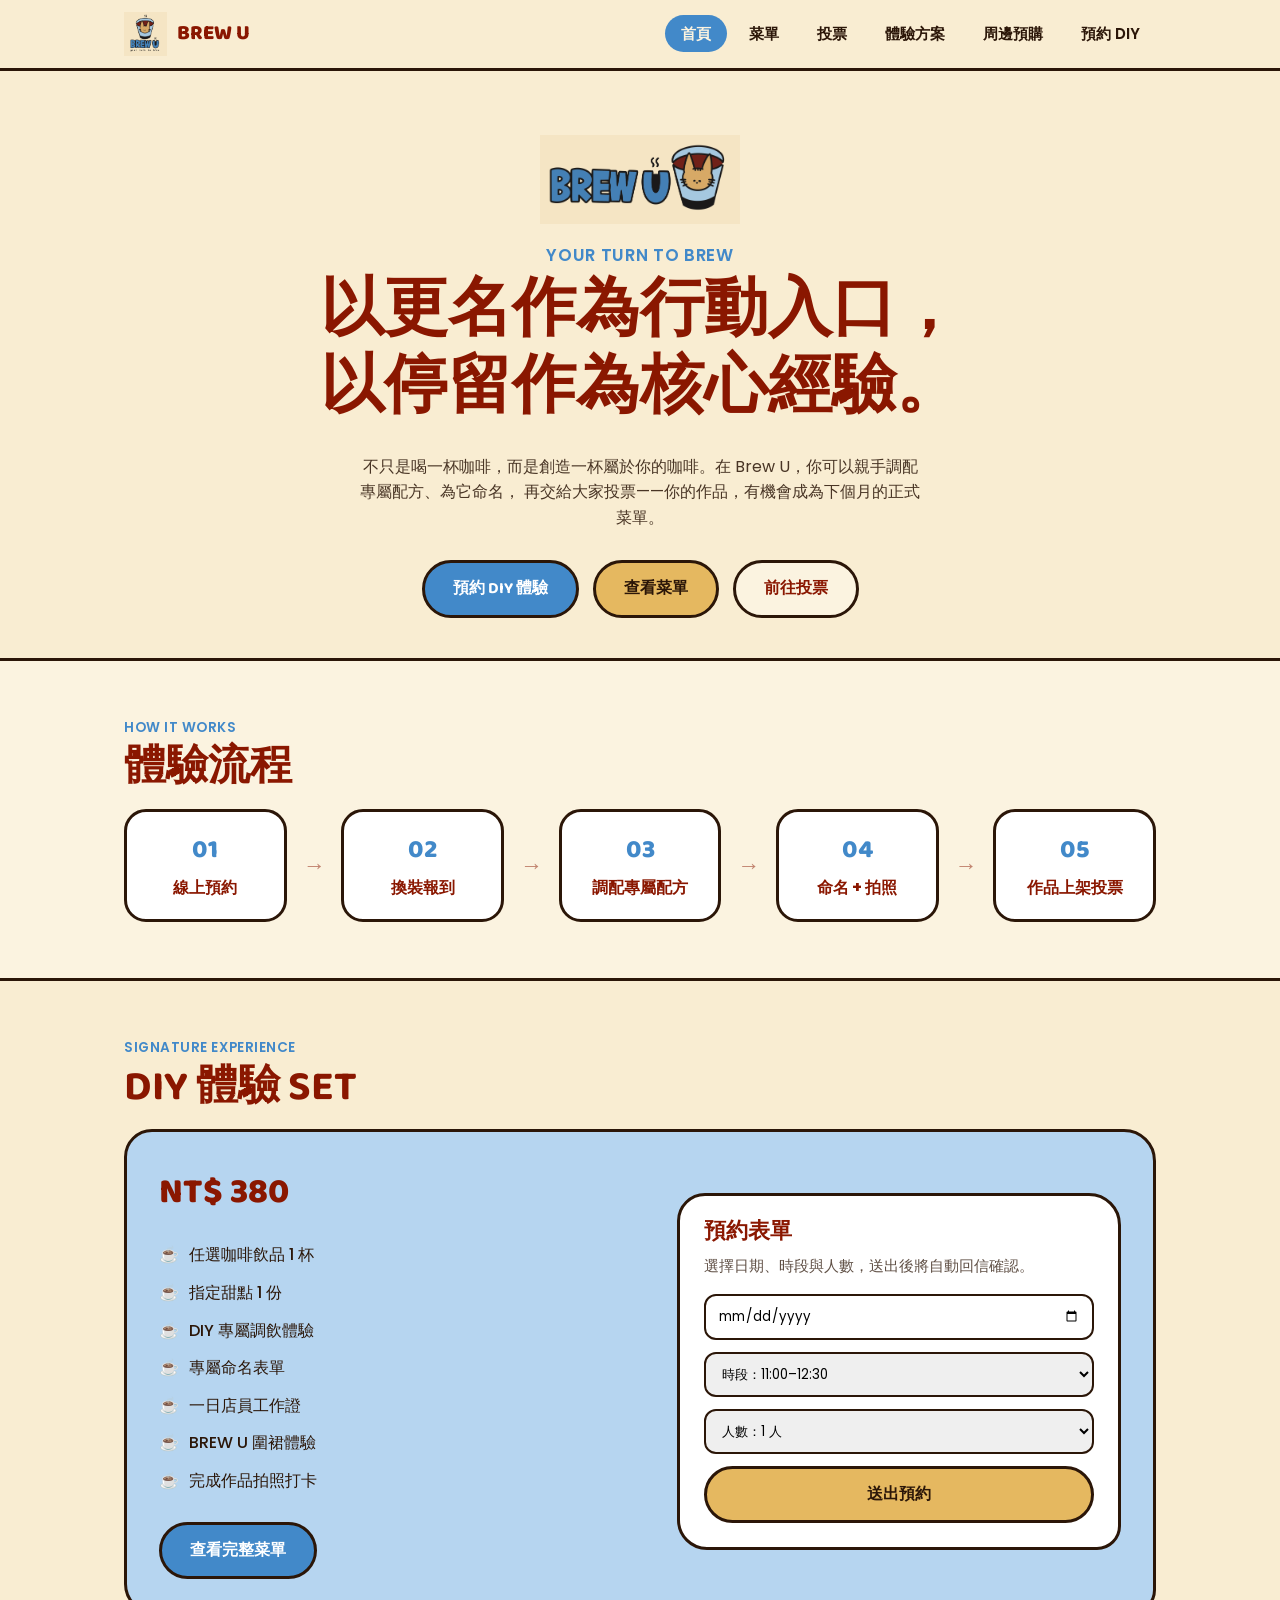
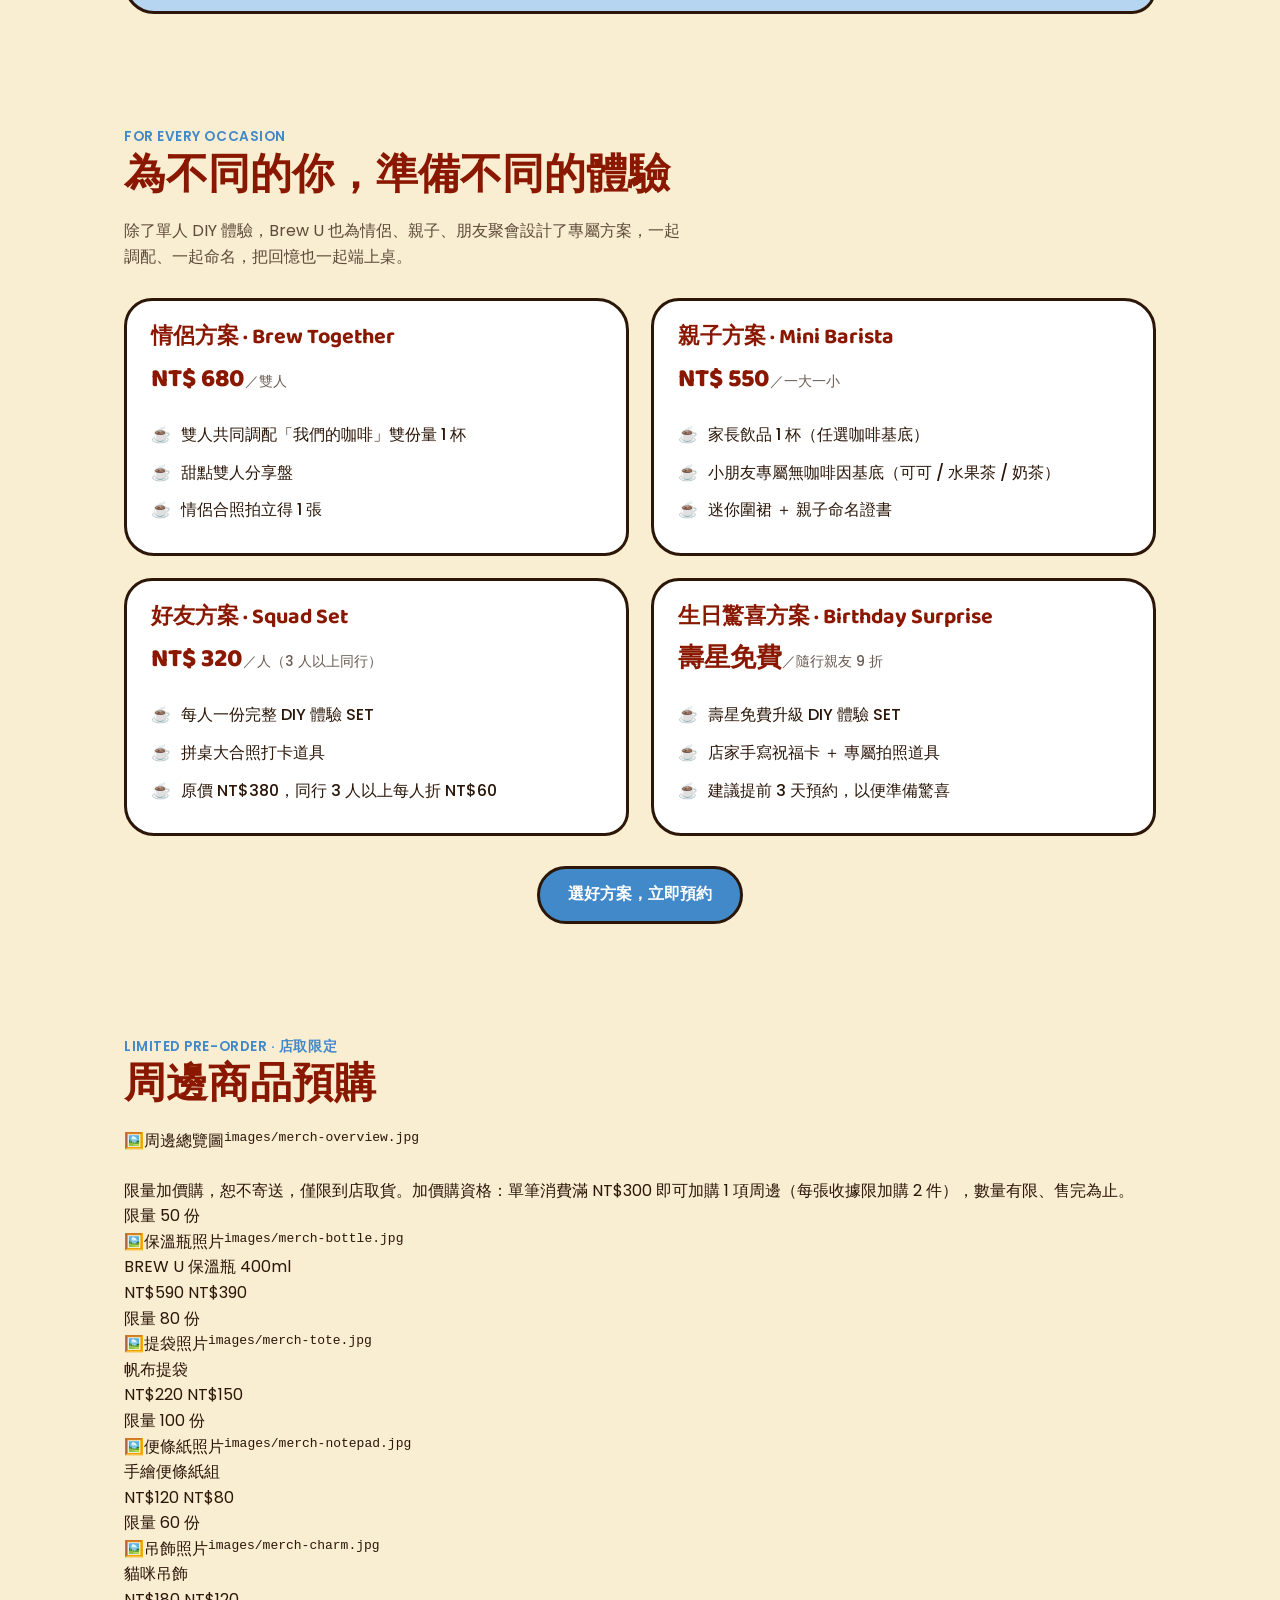
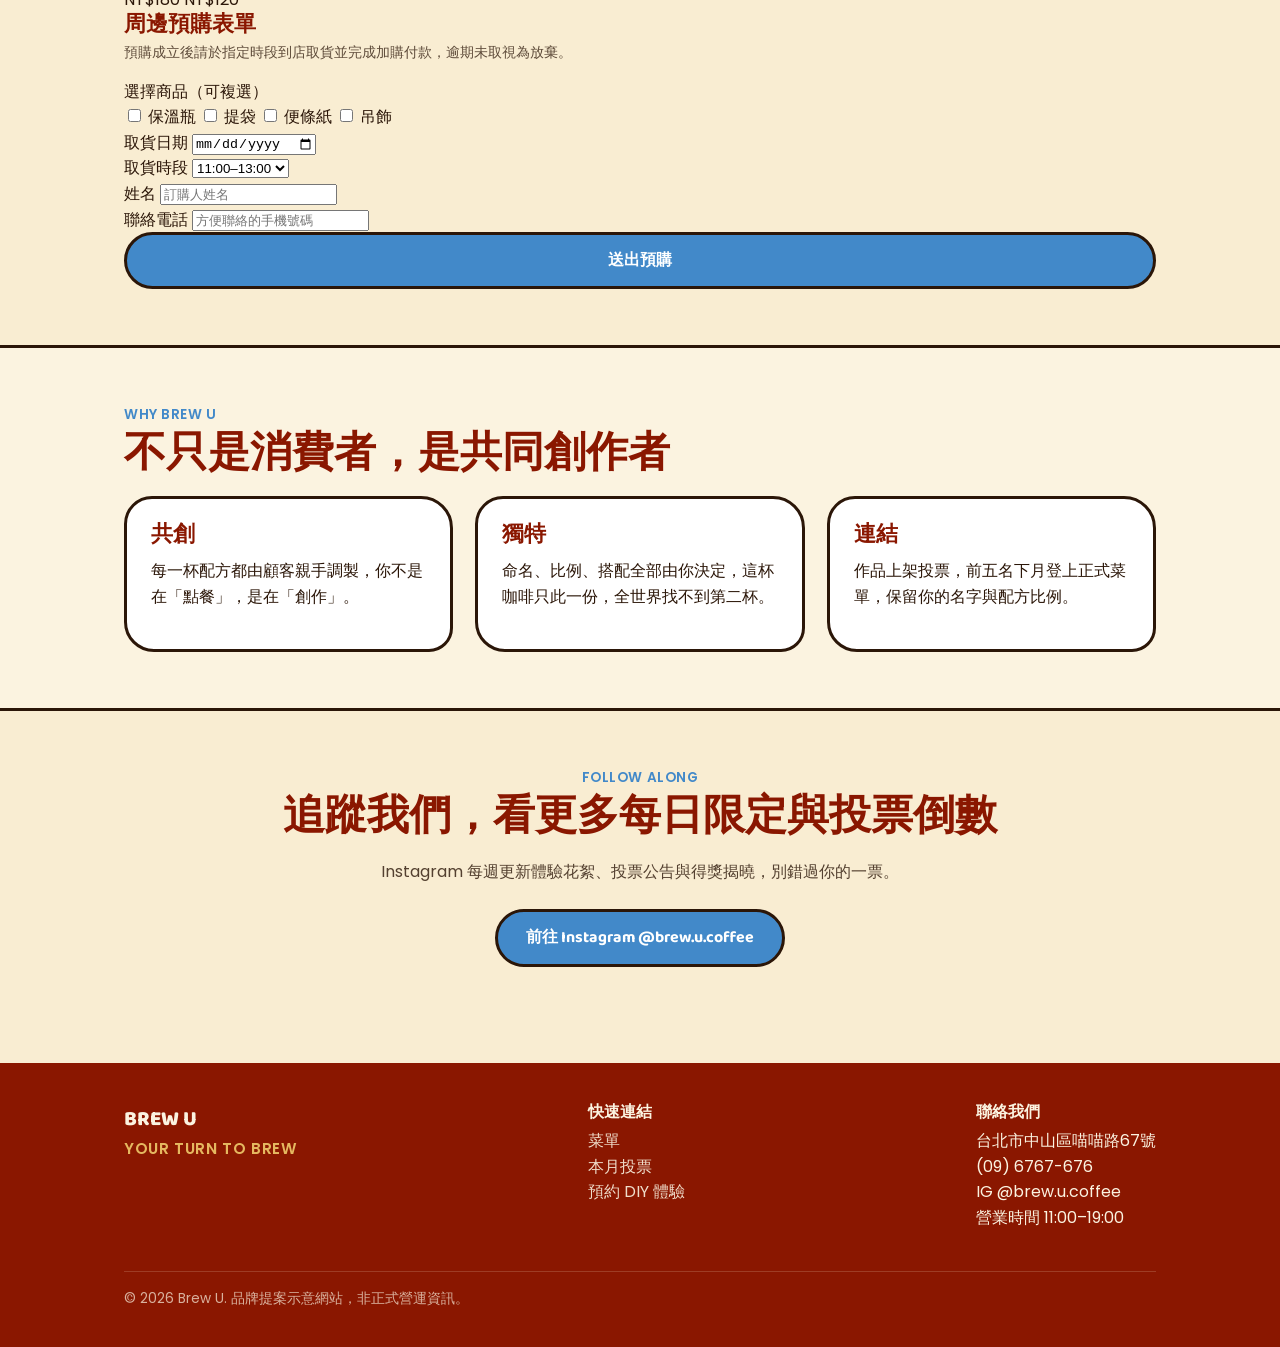
==== commit 1a426e2d: "Update index.html" ====
--- a/index.html
+++ b/index.html
@@ -22,6 +22,7 @@
       <li><a href="menu.html">菜單</a></li>
       <li><a href="vote.html">投票</a></li>
       <li><a href="#experiences">體驗方案</a></li>
+      <li><a href="#merch">周邊預購</a></li>
       <li><a href="#reserve">預約 DIY</a></li>
     </ul>
   </nav>
@@ -31,7 +32,8 @@
 
   <section class="hero">
     <div class="container">
-      <img src="images/logo.png" alt="Brew U — 貓咪咖啡杯 Logo" class="hero-logo">
+      <img src="images/logo-horizontal.png" alt="Brew U — 橫式 Logo" class="hero-logo" onerror="this.onerror=null;this.src='images/logo.png';this.style.width='200px';">
+      <!-- 橫式 logo 檔名請存為 images/logo-horizontal.png，上傳前會自動先顯示方形版 logo -->
       <span class="tagline">your turn to brew</span>
       <h1>以更名作為行動入口，<br>以停留作為核心經驗。</h1>
       <p class="hero-desc">
@@ -166,6 +168,149 @@
     </div>
   </section>
 
+  <section id="merch">
+    <div class="container">
+      <span class="section-eyebrow">limited pre-order · 店取限定</span>
+      <h2>周邊商品預購</h2>
+
+      <div class="img-frame wide" style="margin-bottom:24px;">
+        <img src="images/merch-overview.jpg" alt="Brew U 周邊商品總覽"
+             onerror="this.style.display='none';this.nextElementSibling.style.display='flex';">
+        <div class="img-fallback">
+          <span class="fallback-icon">🖼️</span>
+          <span>周邊總覽圖</span>
+          <code>images/merch-overview.jpg</code>
+        </div>
+      </div>
+
+      <div class="merch-note">
+        限量加價購，恕不寄送，僅限到店取貨。加價購資格：單筆消費滿 NT$300 即可加購 1 項周邊（每張收據限加購 2 件），數量有限、售完為止。
+      </div>
+
+      <div class="merch-grid">
+
+        <div class="merch-card">
+          <span class="merch-limited">限量 50 份</span>
+          <div class="img-frame">
+            <img src="images/merch-bottle.jpg" alt="BREW U 保溫瓶"
+                 onerror="this.style.display='none';this.nextElementSibling.style.display='flex';">
+            <div class="img-fallback">
+              <span class="fallback-icon">🖼️</span>
+              <span>保溫瓶照片</span>
+              <code>images/merch-bottle.jpg</code>
+            </div>
+          </div>
+          <div class="merch-name">BREW U 保溫瓶 400ml</div>
+          <div class="merch-price-row">
+            <span class="merch-price-old">NT$590</span>
+            <span class="merch-price-now">NT$390</span>
+          </div>
+        </div>
+
+        <div class="merch-card">
+          <span class="merch-limited">限量 80 份</span>
+          <div class="img-frame">
+            <img src="images/merch-tote.jpg" alt="BREW U 帆布提袋"
+                 onerror="this.style.display='none';this.nextElementSibling.style.display='flex';">
+            <div class="img-fallback">
+              <span class="fallback-icon">🖼️</span>
+              <span>提袋照片</span>
+              <code>images/merch-tote.jpg</code>
+            </div>
+          </div>
+          <div class="merch-name">帆布提袋</div>
+          <div class="merch-price-row">
+            <span class="merch-price-old">NT$220</span>
+            <span class="merch-price-now">NT$150</span>
+          </div>
+        </div>
+
+        <div class="merch-card">
+          <span class="merch-limited">限量 100 份</span>
+          <div class="img-frame">
+            <img src="images/merch-notepad.jpg" alt="BREW U 便條紙組"
+                 onerror="this.style.display='none';this.nextElementSibling.style.display='flex';">
+            <div class="img-fallback">
+              <span class="fallback-icon">🖼️</span>
+              <span>便條紙照片</span>
+              <code>images/merch-notepad.jpg</code>
+            </div>
+          </div>
+          <div class="merch-name">手繪便條紙組</div>
+          <div class="merch-price-row">
+            <span class="merch-price-old">NT$120</span>
+            <span class="merch-price-now">NT$80</span>
+          </div>
+        </div>
+
+        <div class="merch-card">
+          <span class="merch-limited">限量 60 份</span>
+          <div class="img-frame">
+            <img src="images/merch-charm.jpg" alt="BREW U 貓咪吊飾"
+                 onerror="this.style.display='none';this.nextElementSibling.style.display='flex';">
+            <div class="img-fallback">
+              <span class="fallback-icon">🖼️</span>
+              <span>吊飾照片</span>
+              <code>images/merch-charm.jpg</code>
+            </div>
+          </div>
+          <div class="merch-name">貓咪吊飾</div>
+          <div class="merch-price-row">
+            <span class="merch-price-old">NT$180</span>
+            <span class="merch-price-now">NT$120</span>
+          </div>
+        </div>
+
+      </div>
+
+      <!-- 以下預購表單為前端介面示意，尚未串接後台；正式版需接單、扣庫存並發送取貨通知 -->
+      <div class="merch-form">
+        <h3>周邊預購表單</h3>
+        <p style="opacity:.75;font-size:.9rem;margin-top:-6px;">預購成立後請於指定時段到店取貨並完成加購付款，逾期未取視為放棄。</p>
+
+        <div class="form-row">
+          <label>選擇商品（可複選）</label>
+          <div class="checkbox-group">
+            <label><input type="checkbox"> 保溫瓶</label>
+            <label><input type="checkbox"> 提袋</label>
+            <label><input type="checkbox"> 便條紙</label>
+            <label><input type="checkbox"> 吊飾</label>
+          </div>
+        </div>
+
+        <div class="form-row">
+          <label for="merchDate">取貨日期</label>
+          <input type="date" id="merchDate">
+        </div>
+
+        <div class="form-row">
+          <label for="merchTime">取貨時段</label>
+          <select id="merchTime">
+            <option>11:00–13:00</option>
+            <option>13:00–15:00</option>
+            <option>15:00–17:00</option>
+            <option>17:00–19:00</option>
+          </select>
+        </div>
+
+        <div class="form-row">
+          <label for="merchName">姓名</label>
+          <input type="text" id="merchName" placeholder="訂購人姓名">
+        </div>
+
+        <div class="form-row">
+          <label for="merchPhone">聯絡電話</label>
+          <input type="tel" id="merchPhone" placeholder="方便聯絡的手機號碼">
+        </div>
+
+        <button type="button" class="btn btn-primary" style="width:100%;"
+                onclick="alert('已收到你的預購！請於選定時段攜帶此頁面畫面到店取貨並完成加購付款。')">
+          送出預購
+        </button>
+      </div>
+    </div>
+  </section>
+
   <section class="section-alt">
     <div class="container">
       <span class="section-eyebrow">why brew u</span>
@@ -211,7 +356,7 @@
       </div>
       <div>
         <h3 style="color:var(--cream-soft);font-size:1rem;">聯絡我們</h3>
-        <p>台北市 ｜ 營業時間 11:00–19:00<br>IG @brew.u.coffee</p>
+        <p>台北市中山區喵喵路67號<br>(09) 6767-676<br>IG @brew.u.coffee<br>營業時間 11:00–19:00</p>
       </div>
     </div>
     <p class="footer-note">© 2026 Brew U. 品牌提案示意網站，非正式營運資訊。</p>
--- a/css/style.css
+++ b/css/style.css
@@ -1,13 +1,3 @@
-@import url('https://fonts.googleapis.com/css2?family=Baloo+2:wght@500;600;700;800&family=Poppins:wght@400;500;600;700&family=Caveat:wght@600;700&display=swap');
-
-:root {
-  --cream: #f9edd2;
-  --cream-soft: #fbf3e0;
-  --gold: #e5b860;
-  --brown: #8a1700;
-  --blue-light: #b6d5f0;
-  --blue: #4289c9;
-  --ink: #2b1608;
 @import url('https://fonts.googleapis.com/css2?family=Baloo+2:wght@500;600;700;800&family=Chiron+Sans+HK:wght@600;700;800&family=Poppins:wght@400;500;600;700&display=swap');
 
 :root {
@@ -562,563 +552,3 @@
   font-size: 0.9rem;
   opacity: 0.75;
 }
-  --radius-blob: 28px 32px 24px 30px;
-  --radius-card: 22px;
-  --border-hand: 3px solid var(--ink);
-
-  --shadow-doodle: 5px 6px 0 rgba(43, 22, 8, 0.16);
-  --shadow-doodle-sm: 3px 4px 0 rgba(43, 22, 8, 0.14);
-}
-
-* { box-sizing: border-box; }
-
-html { scroll-behavior: smooth; }
-
-body {
-  margin: 0;
-  background: var(--cream);
-  color: var(--ink);
-  font-family: 'Poppins', sans-serif;
-  line-height: 1.6;
-  -webkit-font-smoothing: antialiased;
-}
-
-h1, h2, h3, h4 {
-  font-family: 'Baloo 2', sans-serif;
-  color: var(--brown);
-  margin: 0 0 0.4em;
-  line-height: 1.2;
-}
-
-h1 { font-size: clamp(2.4rem, 5vw, 4rem); }
-h2 { font-size: clamp(1.8rem, 3.4vw, 2.6rem); }
-h3 { font-size: 1.35rem; }
-
-p { margin: 0 0 1em; }
-
-a { color: inherit; text-decoration: none; }
-
-.tagline {
-  font-family: 'Caveat', cursive;
-  font-weight: 700;
-  color: var(--blue);
-  font-size: 1.5rem;
-  display: inline-block;
-}
-
-.container {
-  max-width: 1080px;
-  margin: 0 auto;
-  padding: 0 24px;
-}
-
-/* ---------- Focus visibility ---------- */
-a:focus-visible, button:focus-visible, input:focus-visible, select:focus-visible {
-  outline: 3px solid var(--blue);
-  outline-offset: 3px;
-}
-
-/* ---------- Navigation ---------- */
-.site-header {
-  position: sticky;
-  top: 0;
-  z-index: 50;
-  background: var(--cream);
-  border-bottom: var(--border-hand);
-}
-
-.nav {
-  display: flex;
-  align-items: center;
-  justify-content: space-between;
-  padding: 12px 24px;
-  max-width: 1080px;
-  margin: 0 auto;
-}
-
-.nav-brand {
-  display: flex;
-  align-items: center;
-  gap: 10px;
-  font-family: 'Baloo 2', sans-serif;
-  font-weight: 800;
-  font-size: 1.3rem;
-  color: var(--brown);
-}
-
-.nav-brand img {
-  height: 44px;
-  width: auto;
-  display: block;
-}
-
-.nav-links {
-  display: flex;
-  gap: 6px;
-  list-style: none;
-  margin: 0;
-  padding: 0;
-}
-
-.nav-links a {
-  padding: 8px 16px;
-  border-radius: 999px;
-  font-weight: 600;
-  font-size: 0.95rem;
-  transition: background 0.15s ease, color 0.15s ease;
-}
-
-.nav-links a:hover,
-.nav-links a.active {
-  background: var(--blue);
-  color: var(--cream-soft);
-}
-
-.nav-toggle {
-  display: none;
-  background: none;
-  border: var(--border-hand);
-  border-radius: 12px;
-  padding: 6px 10px;
-  font-size: 1.2rem;
-  cursor: pointer;
-}
-
-@media (max-width: 720px) {
-  .nav-links {
-    position: absolute;
-    top: 100%;
-    left: 0;
-    right: 0;
-    background: var(--cream);
-    flex-direction: column;
-    border-bottom: var(--border-hand);
-    padding: 10px 24px 16px;
-    display: none;
-  }
-  .nav-links.open { display: flex; }
-  .nav-toggle { display: block; }
-  .nav-links a { padding: 10px 14px; }
-}
-
-/* ---------- Steam motif divider (signature element) ---------- */
-.steam-divider {
-  display: flex;
-  align-items: center;
-  justify-content: center;
-  gap: 14px;
-  margin: 8px 0 36px;
-  color: var(--brown);
-}
-.steam-divider::before,
-.steam-divider::after {
-  content: "";
-  height: 2px;
-  width: 56px;
-  background: var(--brown);
-  opacity: 0.35;
-  border-radius: 2px;
-}
-.steam-divider svg { width: 30px; height: 30px; }
-
-/* ---------- Buttons ---------- */
-.btn {
-  display: inline-flex;
-  align-items: center;
-  justify-content: center;
-  gap: 8px;
-  font-family: 'Baloo 2', sans-serif;
-  font-weight: 700;
-  font-size: 1rem;
-  padding: 13px 28px;
-  border-radius: 999px;
-  border: var(--border-hand);
-  cursor: pointer;
-  transition: transform 0.12s ease, box-shadow 0.12s ease;
-  box-shadow: var(--shadow-doodle-sm);
-}
-.btn:hover { transform: translate(-2px, -2px); box-shadow: 6px 7px 0 rgba(43,22,8,0.18); }
-.btn:active { transform: translate(0,0); box-shadow: 1px 2px 0 rgba(43,22,8,0.18); }
-
-.btn-primary { background: var(--blue); color: #fff; }
-.btn-secondary { background: var(--gold); color: var(--ink); }
-.btn-ghost { background: var(--cream-soft); color: var(--brown); }
-
-/* ---------- Hero ---------- */
-.hero {
-  padding: 64px 0 40px;
-  text-align: center;
-  position: relative;
-  overflow: hidden;
-}
-
-.hero-logo {
-  width: 200px;
-  height: auto;
-  margin: 0 auto 18px;
-  display: block;
-  filter: drop-shadow(var(--shadow-doodle));
-}
-
-.hero .tagline { font-size: 1.7rem; margin-bottom: 6px; }
-
-.hero-desc {
-  max-width: 560px;
-  margin: 18px auto 30px;
-  color: var(--ink);
-  opacity: 0.85;
-}
-
-.hero-actions {
-  display: flex;
-  gap: 14px;
-  justify-content: center;
-  flex-wrap: wrap;
-}
-
-/* ---------- Sections ---------- */
-section { padding: 56px 0; }
-.section-eyebrow {
-  font-family: 'Caveat', cursive;
-  color: var(--blue);
-  font-size: 1.3rem;
-  font-weight: 700;
-  display: block;
-  margin-bottom: 2px;
-}
-
-.section-alt {
-  background: var(--cream-soft);
-  border-top: var(--border-hand);
-  border-bottom: var(--border-hand);
-}
-
-/* ---------- Grid / Cards ---------- */
-.grid {
-  display: grid;
-  gap: 22px;
-}
-.grid-3 { grid-template-columns: repeat(3, 1fr); }
-.grid-2 { grid-template-columns: repeat(2, 1fr); }
-
-@media (max-width: 800px) {
-  .grid-3, .grid-2 { grid-template-columns: 1fr; }
-}
-
-.card {
-  background: #fff;
-  border: var(--border-hand);
-  border-radius: var(--radius-blob);
-  padding: 24px;
-  box-shadow: var(--shadow-doodle-sm);
-}
-
-.card-icon {
-  width: 52px;
-  height: 52px;
-  margin-bottom: 12px;
-}
-
-/* ---------- Steps (process) ---------- */
-.steps {
-  display: flex;
-  flex-wrap: wrap;
-  gap: 16px;
-  justify-content: center;
-}
-.step {
-  flex: 1 1 140px;
-  max-width: 170px;
-  text-align: center;
-  background: #fff;
-  border: var(--border-hand);
-  border-radius: var(--radius-card);
-  padding: 18px 14px;
-  box-shadow: var(--shadow-doodle-sm);
-}
-.step-num {
-  font-family: 'Baloo 2', sans-serif;
-  font-weight: 800;
-  color: var(--blue);
-  font-size: 1.6rem;
-  display: block;
-}
-.step-title { font-weight: 700; margin-top: 4px; color: var(--brown); }
-.step-arrow {
-  align-self: center;
-  color: var(--brown);
-  font-size: 1.4rem;
-  opacity: 0.5;
-}
-
-/* ---------- DIY set highlight ---------- */
-.diy-panel {
-  display: grid;
-  grid-template-columns: 1.1fr 1fr;
-  gap: 30px;
-  align-items: center;
-  background: var(--blue-light);
-  border: var(--border-hand);
-  border-radius: var(--radius-blob);
-  padding: 32px;
-  box-shadow: var(--shadow-doodle);
-}
-@media (max-width: 800px) {
-  .diy-panel { grid-template-columns: 1fr; }
-}
-.diy-price {
-  font-family: 'Baloo 2', sans-serif;
-  font-weight: 800;
-  font-size: 2.2rem;
-  color: var(--brown);
-}
-.diy-list {
-  list-style: none;
-  margin: 16px 0 0;
-  padding: 0;
-}
-.diy-list li {
-  padding: 6px 0 6px 30px;
-  position: relative;
-  font-weight: 500;
-}
-.diy-list li::before {
-  content: "☕";
-  position: absolute;
-  left: 0;
-}
-
-/* ---------- Footer ---------- */
-.site-footer {
-  background: var(--brown);
-  color: var(--cream-soft);
-  padding: 40px 0 24px;
-  margin-top: 40px;
-}
-.site-footer a { opacity: 0.9; }
-.site-footer a:hover { opacity: 1; text-decoration: underline; }
-.footer-grid {
-  display: flex;
-  justify-content: space-between;
-  flex-wrap: wrap;
-  gap: 24px;
-  margin-bottom: 24px;
-}
-.footer-brand {
-  font-family: 'Baloo 2', sans-serif;
-  font-weight: 800;
-  font-size: 1.3rem;
-}
-.footer-note {
-  font-size: 0.85rem;
-  opacity: 0.7;
-  border-top: 1px solid rgba(249,237,210,0.25);
-  padding-top: 16px;
-}
-
-/* ---------- Menu page ---------- */
-.menu-category { margin-bottom: 52px; }
-.menu-category-title {
-  display: flex;
-  align-items: baseline;
-  gap: 10px;
-  margin-bottom: 22px;
-}
-.menu-category-title .en { font-size: 1rem; color: var(--blue); font-weight: 600; letter-spacing: 0.04em; text-transform: uppercase; }
-
-.menu-item {
-  display: flex;
-  justify-content: space-between;
-  align-items: baseline;
-  gap: 12px;
-  padding: 14px 4px;
-  border-bottom: 1px dashed rgba(138,23,0,0.3);
-}
-.menu-item:last-child { border-bottom: none; }
-.menu-item-name { font-weight: 600; color: var(--ink); }
-.menu-item-en { font-size: 0.82rem; color: var(--blue); display: block; font-weight: 600; }
-.menu-item-price {
-  font-family: 'Baloo 2', sans-serif;
-  font-weight: 700;
-  color: var(--brown);
-  white-space: nowrap;
-}
-
-.special-card {
-  background: #fff;
-  border: var(--border-hand);
-  border-radius: var(--radius-card);
-  padding: 18px 20px;
-  box-shadow: var(--shadow-doodle-sm);
-  position: relative;
-}
-.special-badge {
-  position: absolute;
-  top: -12px;
-  right: 16px;
-  background: var(--gold);
-  border: 2px solid var(--ink);
-  border-radius: 999px;
-  padding: 3px 12px;
-  font-size: 0.75rem;
-  font-weight: 700;
-  font-family: 'Baloo 2', sans-serif;
-}
-.special-name { font-family: 'Baloo 2', sans-serif; font-weight: 700; font-size: 1.1rem; color: var(--brown); margin-bottom: 4px; }
-.special-combo { color: var(--ink); opacity: 0.8; font-size: 0.92rem; margin-bottom: 8px; }
-.special-price { font-family: 'Baloo 2', sans-serif; font-weight: 800; color: var(--blue); }
-
-.addon-list {
-  list-style: none;
-  padding: 0;
-  margin: 0;
-  display: grid;
-  gap: 10px;
-}
-.addon-list li {
-  background: var(--cream-soft);
-  border: 2px solid var(--ink);
-  border-radius: 14px;
-  padding: 10px 16px;
-  display: flex;
-  justify-content: space-between;
-  font-weight: 600;
-}
-
-/* ---------- Vote page ---------- */
-.vote-rules {
-  display: grid;
-  grid-template-columns: 1fr 1fr;
-  gap: 20px;
-}
-@media (max-width: 800px) { .vote-rules { grid-template-columns: 1fr; } }
-
-.rule-card {
-  border-radius: var(--radius-card);
-  border: var(--border-hand);
-  padding: 22px;
-  box-shadow: var(--shadow-doodle-sm);
-}
-.rule-card.online { background: var(--blue-light); }
-.rule-card.instore { background: var(--gold); }
-.rule-card .rule-votes {
-  font-family: 'Baloo 2', sans-serif;
-  font-weight: 800;
-  font-size: 2rem;
-  color: var(--brown);
-}
-
-.login-box {
-  max-width: 420px;
-  margin: 0 auto 40px;
-  background: #fff;
-  border: var(--border-hand);
-  border-radius: var(--radius-card);
-  padding: 24px;
-  box-shadow: var(--shadow-doodle-sm);
-  text-align: center;
-}
-.login-box input {
-  width: 100%;
-  padding: 11px 14px;
-  border-radius: 12px;
-  border: 2px solid var(--ink);
-  font-family: 'Poppins', sans-serif;
-  font-size: 1rem;
-  margin: 12px 0;
-}
-.login-status {
-  font-weight: 600;
-  color: var(--brown);
-}
-
-.vote-grid {
-  display: grid;
-  grid-template-columns: repeat(auto-fit, minmax(230px, 1fr));
-  gap: 22px;
-}
-
-.vote-card {
-  background: #fff;
-  border: var(--border-hand);
-  border-radius: var(--radius-blob);
-  padding: 20px;
-  box-shadow: var(--shadow-doodle-sm);
-  display: flex;
-  flex-direction: column;
-  gap: 8px;
-}
-.vote-card-photo {
-  width: 100%;
-  height: 130px;
-  border-radius: 16px;
-  border: 2px solid var(--ink);
-  background: linear-gradient(135deg, var(--blue-light), var(--cream-soft));
-  display: flex;
-  align-items: center;
-  justify-content: center;
-  font-size: 2rem;
-}
-.vote-card-name { font-family: 'Baloo 2', sans-serif; font-weight: 700; color: var(--brown); font-size: 1.15rem; }
-.vote-card-combo { font-size: 0.88rem; opacity: 0.8; }
-.vote-card-creator { font-size: 0.82rem; color: var(--blue); font-weight: 600; }
-.vote-card-count {
-  font-family: 'Baloo 2', sans-serif;
-  font-weight: 700;
-  color: var(--ink);
-  margin-top: auto;
-}
-.vote-card-btn {
-  margin-top: 8px;
-  width: 100%;
-}
-.vote-card-btn:disabled {
-  opacity: 0.5;
-  cursor: not-allowed;
-  transform: none !important;
-  box-shadow: none !important;
-}
-
-.ad-modal-backdrop {
-  position: fixed;
-  inset: 0;
-  background: rgba(43,22,8,0.55);
-  display: none;
-  align-items: center;
-  justify-content: center;
-  z-index: 100;
-  padding: 20px;
-}
-.ad-modal-backdrop.open { display: flex; }
-.ad-modal {
-  background: var(--cream);
-  border: var(--border-hand);
-  border-radius: var(--radius-blob);
-  padding: 30px;
-  max-width: 340px;
-  text-align: center;
-  box-shadow: var(--shadow-doodle);
-}
-.ad-modal-timer {
-  font-family: 'Baloo 2', sans-serif;
-  font-size: 2.4rem;
-  font-weight: 800;
-  color: var(--blue);
-  margin: 14px 0;
-}
-
-.instore-note {
-  text-align: center;
-  max-width: 480px;
-  margin: 30px auto 0;
-  font-size: 0.9rem;
-  opacity: 0.75;
-}
-
-.placeholder-note {
-  font-size: 0.78rem;
-  color: var(--brown);
-  opacity: 0.6;
-  text-align: center;
-  margin-top: -6px;
-}
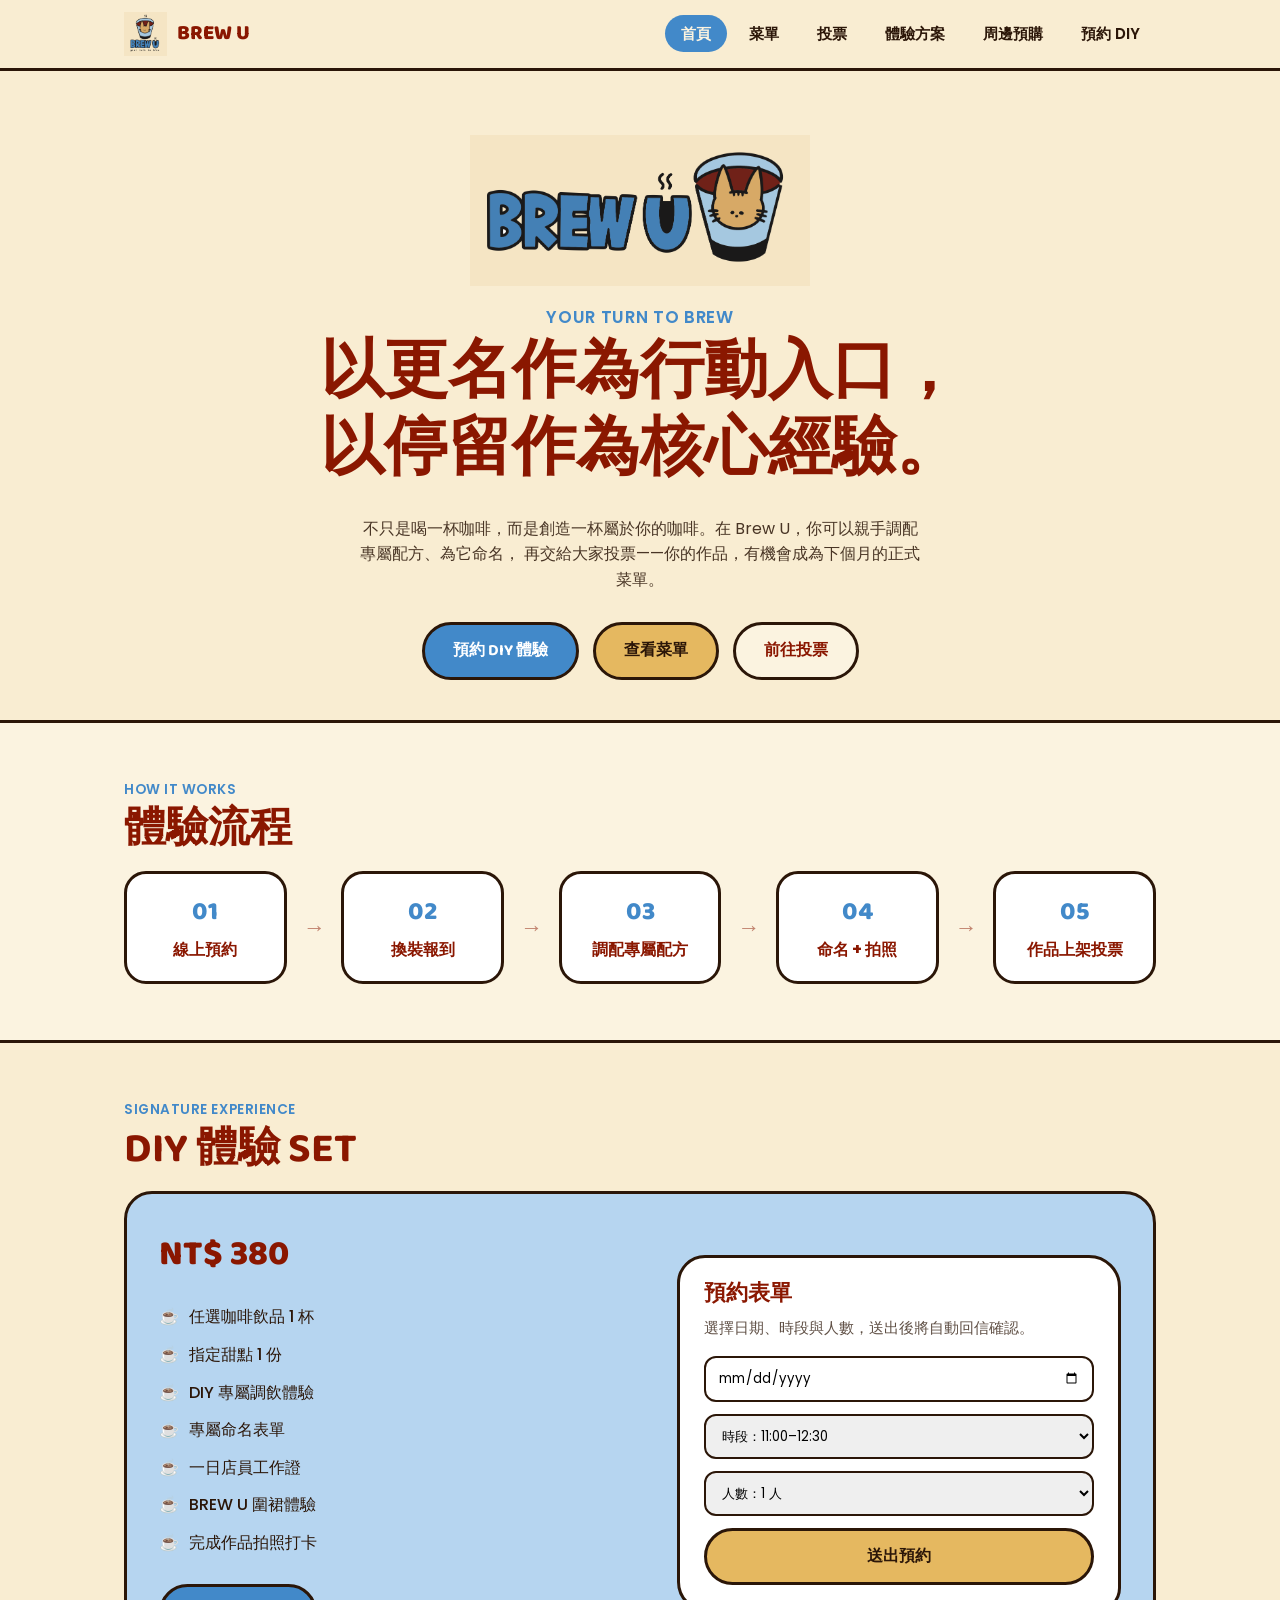
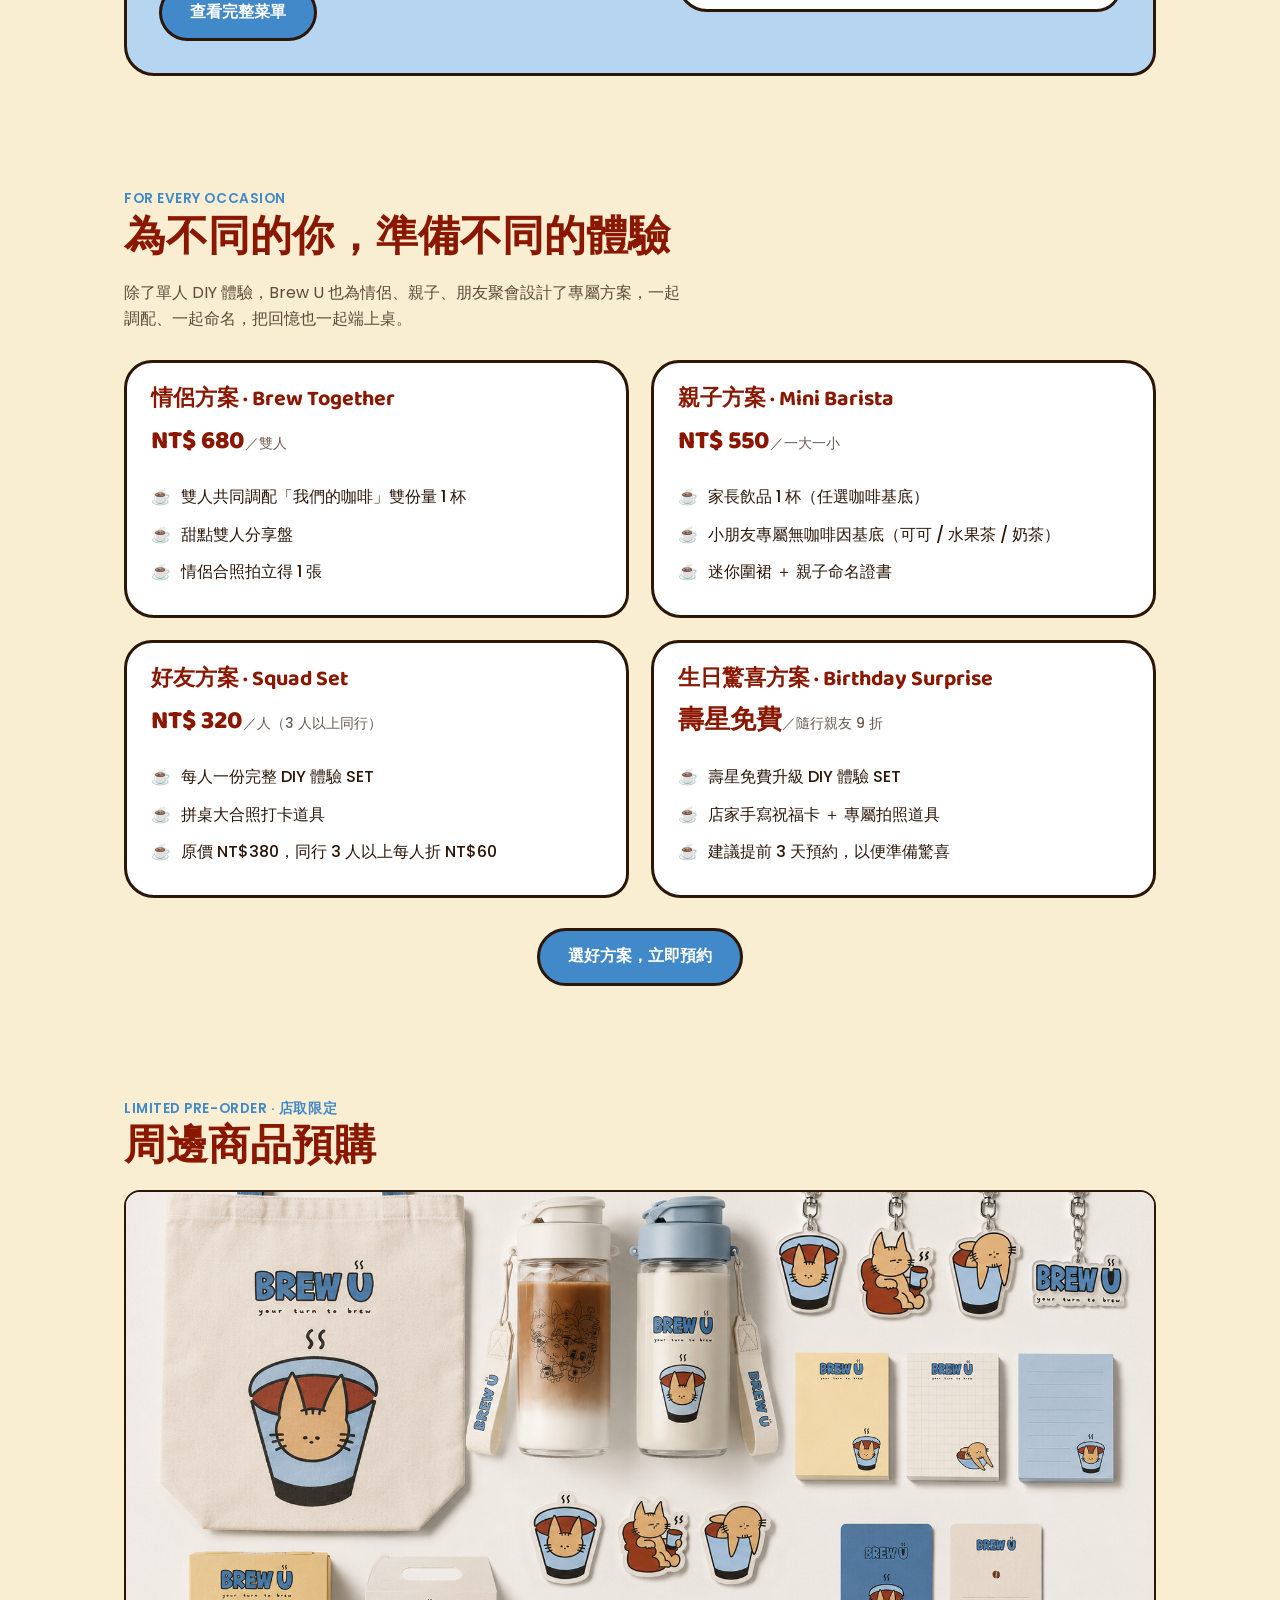
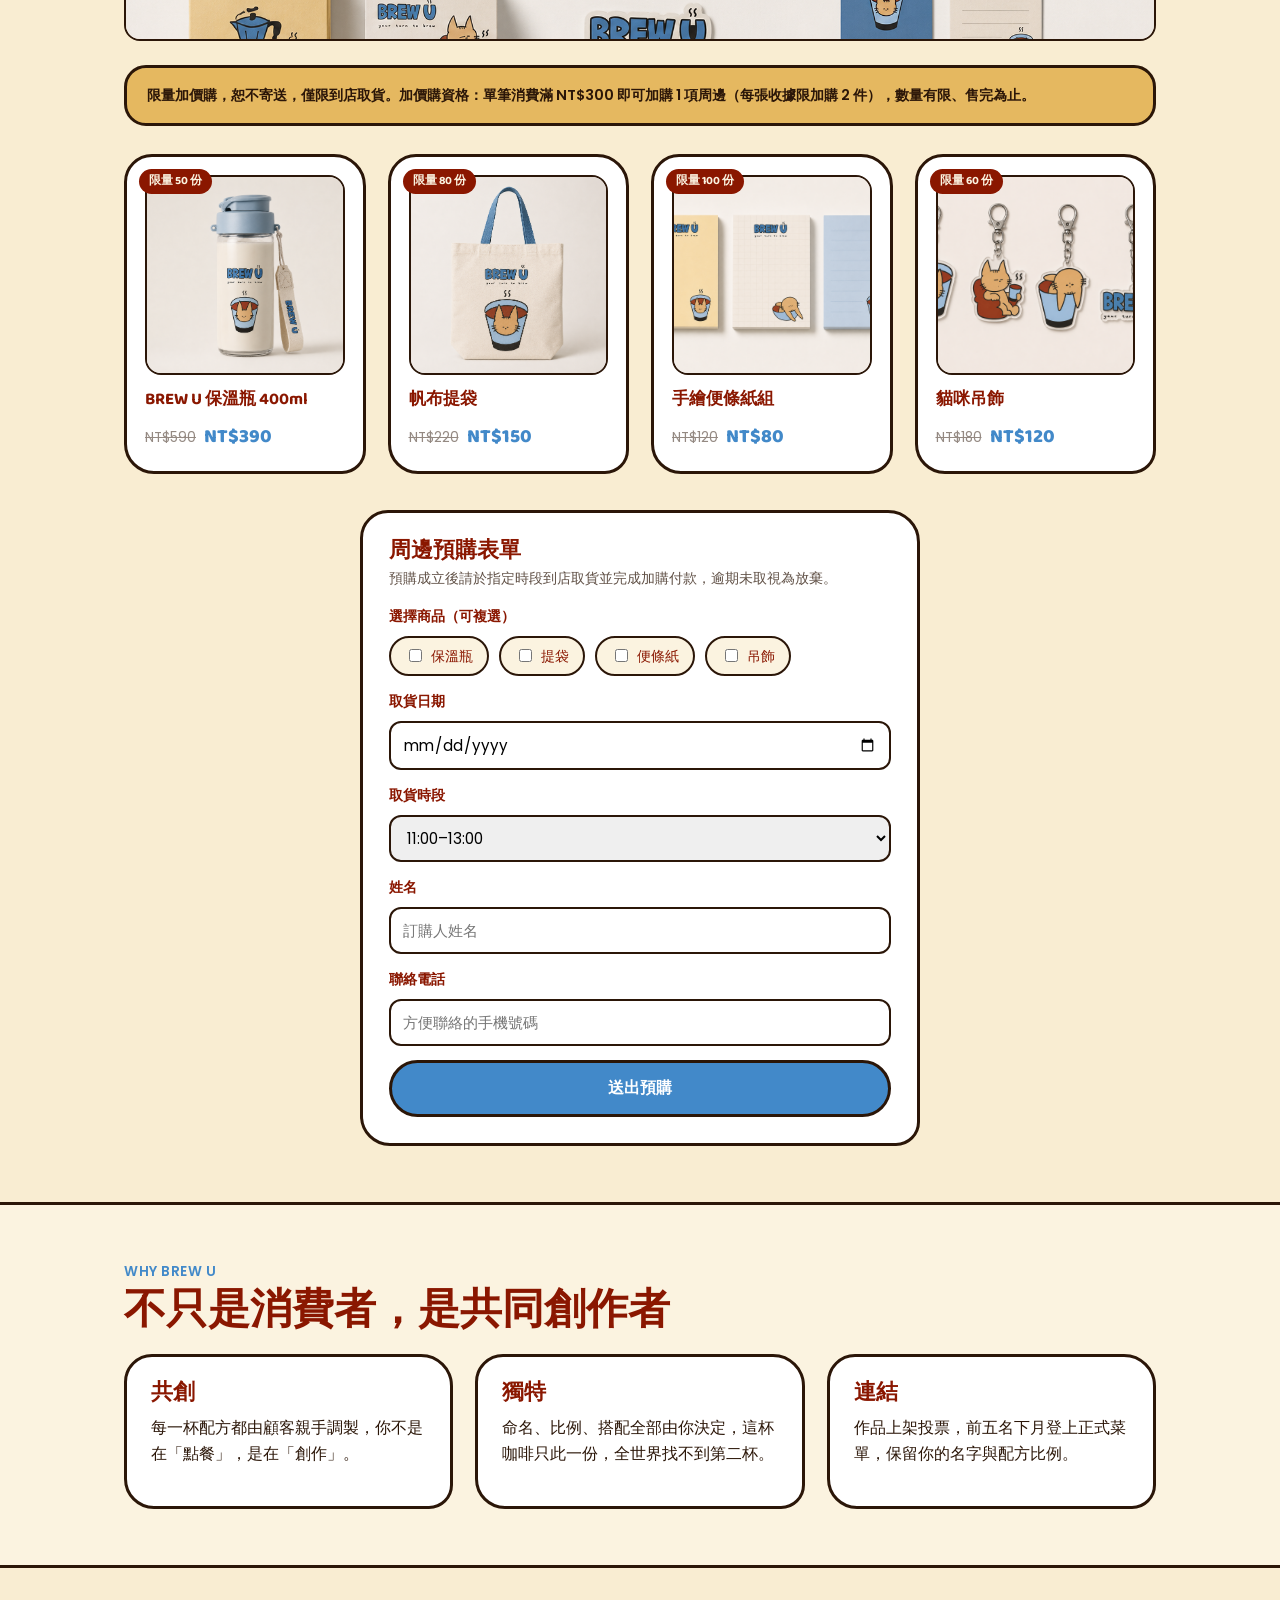
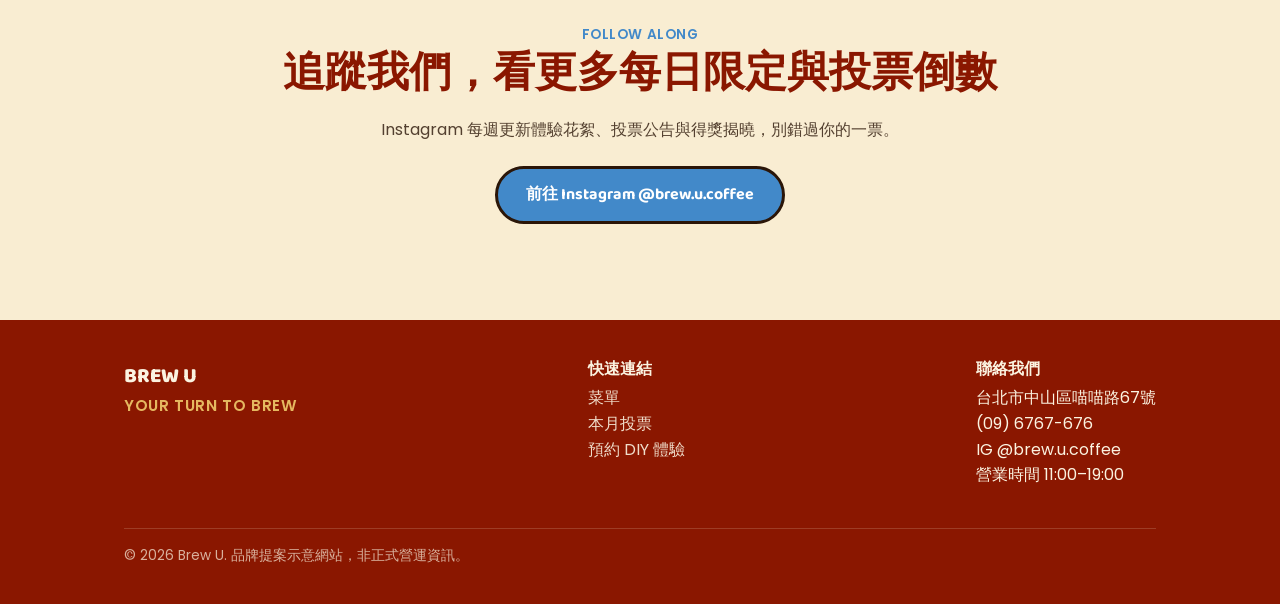
==== commit 42bd2841: "Update index.html" ====
--- a/index.html
+++ b/index.html
@@ -174,12 +174,12 @@
       <h2>周邊商品預購</h2>
 
       <div class="img-frame wide" style="margin-bottom:24px;">
-        <img src="images/merch-overview.jpg" alt="Brew U 周邊商品總覽"
+        <img src="images/merch-overview.png" alt="Brew U 周邊商品總覽"
              onerror="this.style.display='none';this.nextElementSibling.style.display='flex';">
         <div class="img-fallback">
           <span class="fallback-icon">🖼️</span>
           <span>周邊總覽圖</span>
-          <code>images/merch-overview.jpg</code>
+          <code>images/merch-overview.png</code>
         </div>
       </div>
 
@@ -192,12 +192,12 @@
         <div class="merch-card">
           <span class="merch-limited">限量 50 份</span>
           <div class="img-frame">
-            <img src="images/merch-bottle.jpg" alt="BREW U 保溫瓶"
+            <img src="images/merch-bottle.png" alt="BREW U 保溫瓶"
                  onerror="this.style.display='none';this.nextElementSibling.style.display='flex';">
             <div class="img-fallback">
               <span class="fallback-icon">🖼️</span>
               <span>保溫瓶照片</span>
-              <code>images/merch-bottle.jpg</code>
+              <code>images/merch-bottle.png</code>
             </div>
           </div>
           <div class="merch-name">BREW U 保溫瓶 400ml</div>
@@ -210,12 +210,12 @@
         <div class="merch-card">
           <span class="merch-limited">限量 80 份</span>
           <div class="img-frame">
-            <img src="images/merch-tote.jpg" alt="BREW U 帆布提袋"
+            <img src="images/merch-tote.png" alt="BREW U 帆布提袋"
                  onerror="this.style.display='none';this.nextElementSibling.style.display='flex';">
             <div class="img-fallback">
               <span class="fallback-icon">🖼️</span>
               <span>提袋照片</span>
-              <code>images/merch-tote.jpg</code>
+              <code>images/merch-tote.png</code>
             </div>
           </div>
           <div class="merch-name">帆布提袋</div>
@@ -228,12 +228,12 @@
         <div class="merch-card">
           <span class="merch-limited">限量 100 份</span>
           <div class="img-frame">
-            <img src="images/merch-notepad.jpg" alt="BREW U 便條紙組"
+            <img src="images/merch-notepad.png" alt="BREW U 便條紙組"
                  onerror="this.style.display='none';this.nextElementSibling.style.display='flex';">
             <div class="img-fallback">
               <span class="fallback-icon">🖼️</span>
               <span>便條紙照片</span>
-              <code>images/merch-notepad.jpg</code>
+              <code>images/merch-notepad.png</code>
             </div>
           </div>
           <div class="merch-name">手繪便條紙組</div>
@@ -246,12 +246,12 @@
         <div class="merch-card">
           <span class="merch-limited">限量 60 份</span>
           <div class="img-frame">
-            <img src="images/merch-charm.jpg" alt="BREW U 貓咪吊飾"
+            <img src="images/merch-charm.png" alt="BREW U 貓咪吊飾"
                  onerror="this.style.display='none';this.nextElementSibling.style.display='flex';">
             <div class="img-fallback">
               <span class="fallback-icon">🖼️</span>
               <span>吊飾照片</span>
-              <code>images/merch-charm.jpg</code>
+              <code>images/merch-charm.png</code>
             </div>
           </div>
           <div class="merch-name">貓咪吊飾</div>
--- a/css/style.css
+++ b/css/style.css
@@ -198,7 +198,7 @@
 }
 
 .hero-logo {
-  width: 200px;
+  width: min(340px, 80%);
   height: auto;
   margin: 0 auto 18px;
   display: block;
@@ -552,3 +552,136 @@
   font-size: 0.9rem;
   opacity: 0.75;
 }
+
+/* ---------- Photo frame with graceful fallback (used for merch / showcase images not yet uploaded) ---------- */
+.img-frame {
+  position: relative;
+  width: 100%;
+  aspect-ratio: 1 / 1;
+  border: 2px solid var(--ink);
+  border-radius: 16px;
+  overflow: hidden;
+  background: linear-gradient(135deg, var(--blue-light), var(--cream-soft));
+}
+.img-frame img {
+  width: 100%;
+  height: 100%;
+  object-fit: cover;
+  display: block;
+}
+.img-frame.wide { aspect-ratio: 16 / 7; }
+.img-fallback {
+  display: none;
+  position: absolute;
+  inset: 0;
+  flex-direction: column;
+  align-items: center;
+  justify-content: center;
+  gap: 6px;
+  text-align: center;
+  padding: 10px;
+  font-size: 0.72rem;
+  color: var(--brown);
+  opacity: 0.65;
+}
+.img-fallback .fallback-icon { font-size: 1.6rem; opacity: 0.8; }
+.img-fallback code {
+  background: rgba(43,22,8,0.08);
+  padding: 2px 6px;
+  border-radius: 6px;
+  font-size: 0.68rem;
+}
+
+/* ---------- Merch pre-order ---------- */
+.merch-note {
+  background: var(--gold);
+  border: var(--border-hand);
+  border-radius: var(--radius-card);
+  padding: 16px 20px;
+  font-size: 0.9rem;
+  font-weight: 600;
+  margin-bottom: 28px;
+}
+.merch-grid {
+  display: grid;
+  grid-template-columns: repeat(auto-fit, minmax(220px, 1fr));
+  gap: 22px;
+  margin-bottom: 36px;
+}
+.merch-card {
+  background: #fff;
+  border: var(--border-hand);
+  border-radius: var(--radius-blob);
+  padding: 18px;
+  display: flex;
+  flex-direction: column;
+  gap: 8px;
+  position: relative;
+}
+.merch-limited {
+  position: absolute;
+  top: 12px;
+  left: 12px;
+  z-index: 2;
+  background: var(--brown);
+  color: var(--cream-soft);
+  font-family: 'Baloo 2', 'Chiron Sans HK', sans-serif;
+  font-size: 0.72rem;
+  font-weight: 700;
+  padding: 3px 10px;
+  border-radius: 999px;
+}
+.merch-name { font-family: 'Baloo 2', 'Chiron Sans HK', sans-serif; font-weight: 700; color: var(--brown); font-size: 1.05rem; margin-top: 4px; }
+.merch-price-row { display: flex; align-items: baseline; gap: 8px; }
+.merch-price-old { text-decoration: line-through; opacity: 0.5; font-size: 0.85rem; }
+.merch-price-now { font-family: 'Baloo 2', 'Chiron Sans HK', sans-serif; font-weight: 800; color: var(--blue); font-size: 1.2rem; }
+
+.merch-form {
+  background: #fff;
+  border: var(--border-hand);
+  border-radius: var(--radius-blob);
+  padding: 26px;
+  max-width: 560px;
+  margin: 0 auto;
+}
+.merch-form h3 { margin-top: 0; }
+.form-row { display: grid; gap: 8px; margin-bottom: 14px; }
+.form-row label { font-weight: 600; font-size: 0.9rem; color: var(--brown); }
+.form-row input[type="text"],
+.form-row input[type="tel"],
+.form-row input[type="date"],
+.form-row select {
+  padding: 10px 12px;
+  border-radius: 12px;
+  border: 2px solid var(--ink);
+  font-family: 'Poppins', sans-serif;
+  font-size: 0.95rem;
+}
+.checkbox-group { display: flex; flex-wrap: wrap; gap: 10px; }
+.checkbox-group label {
+  display: flex;
+  align-items: center;
+  gap: 6px;
+  background: var(--cream-soft);
+  border: 2px solid var(--ink);
+  border-radius: 999px;
+  padding: 7px 14px;
+  font-weight: 500;
+  font-size: 0.88rem;
+  cursor: pointer;
+}
+
+/* ---------- Customer showcase gallery ---------- */
+.showcase-grid {
+  display: grid;
+  grid-template-columns: repeat(auto-fit, minmax(200px, 1fr));
+  gap: 20px;
+}
+.showcase-card {
+  background: #fff;
+  border: var(--border-hand);
+  border-radius: var(--radius-card);
+  padding: 14px;
+}
+.showcase-name { font-family: 'Baloo 2', 'Chiron Sans HK', sans-serif; font-weight: 700; color: var(--brown); margin-top: 10px; font-size: 1rem; }
+.showcase-creator { font-size: 0.82rem; color: var(--blue); font-weight: 600; }
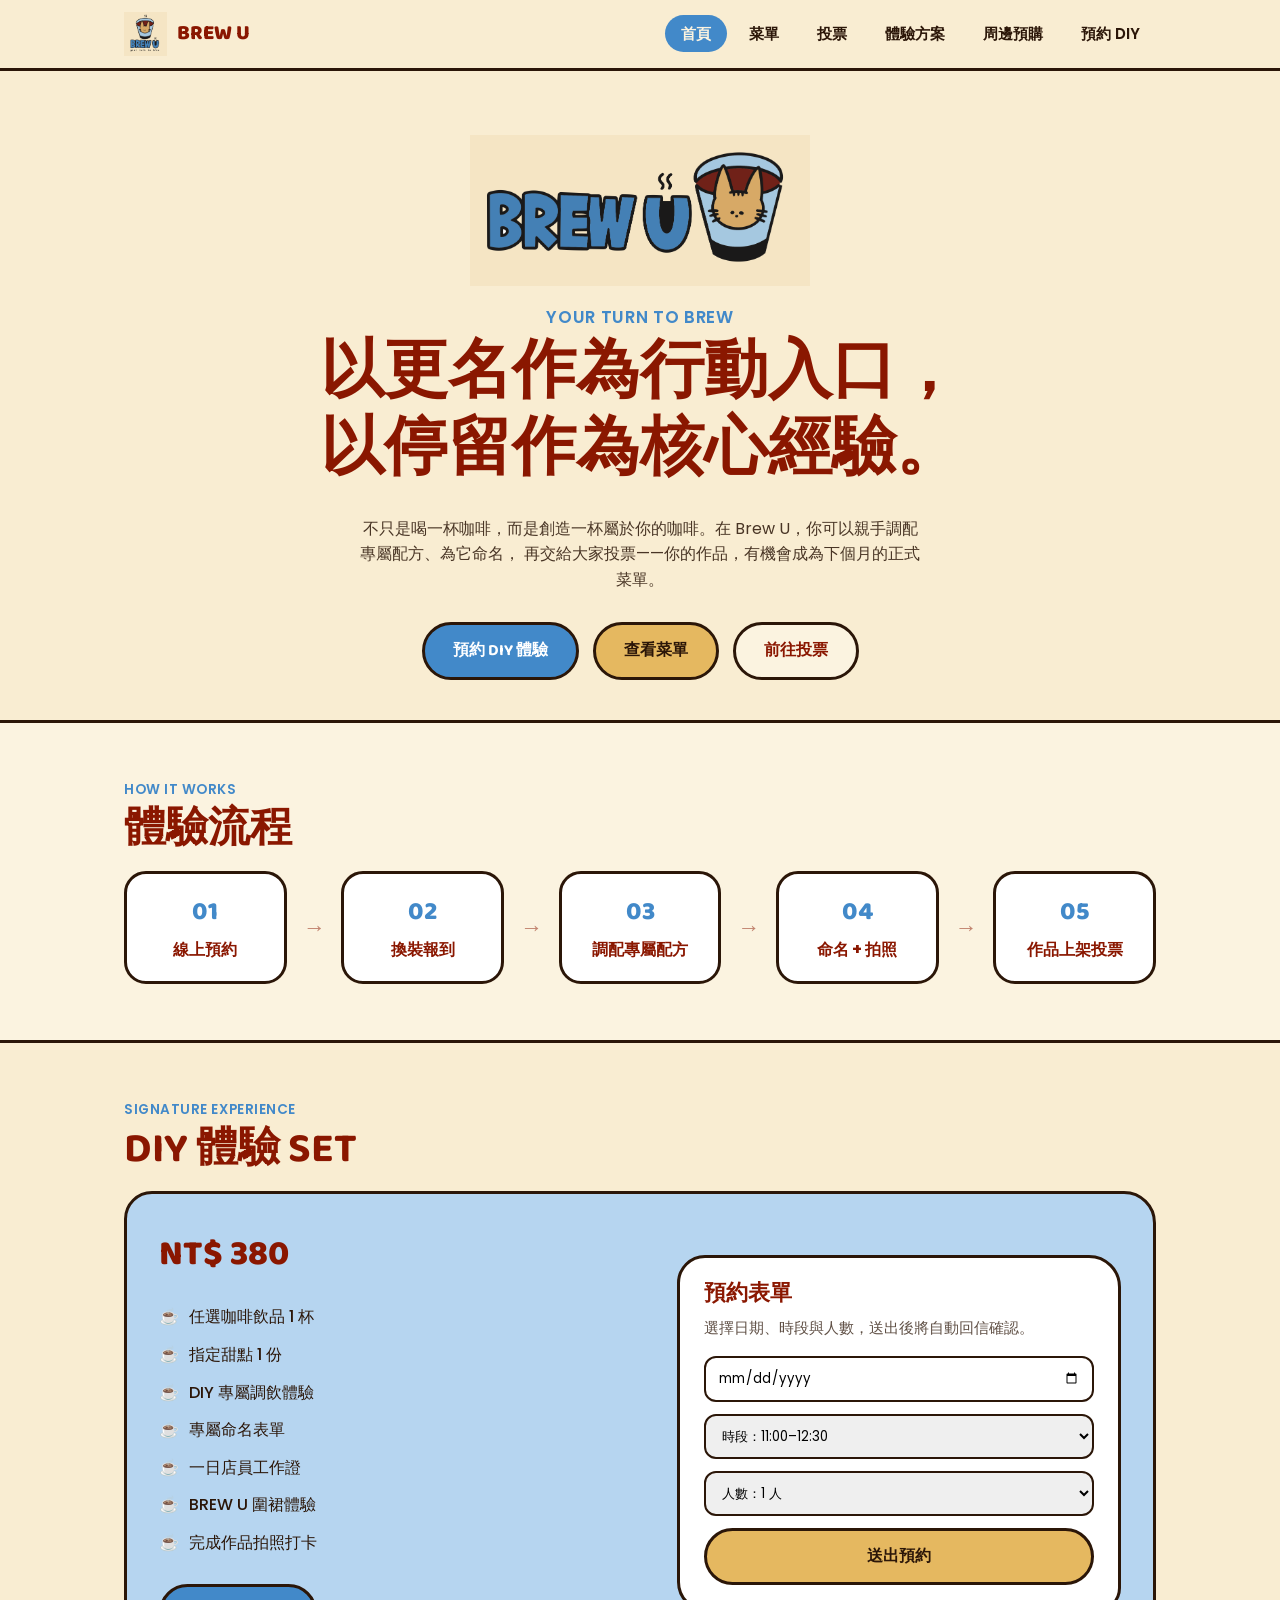
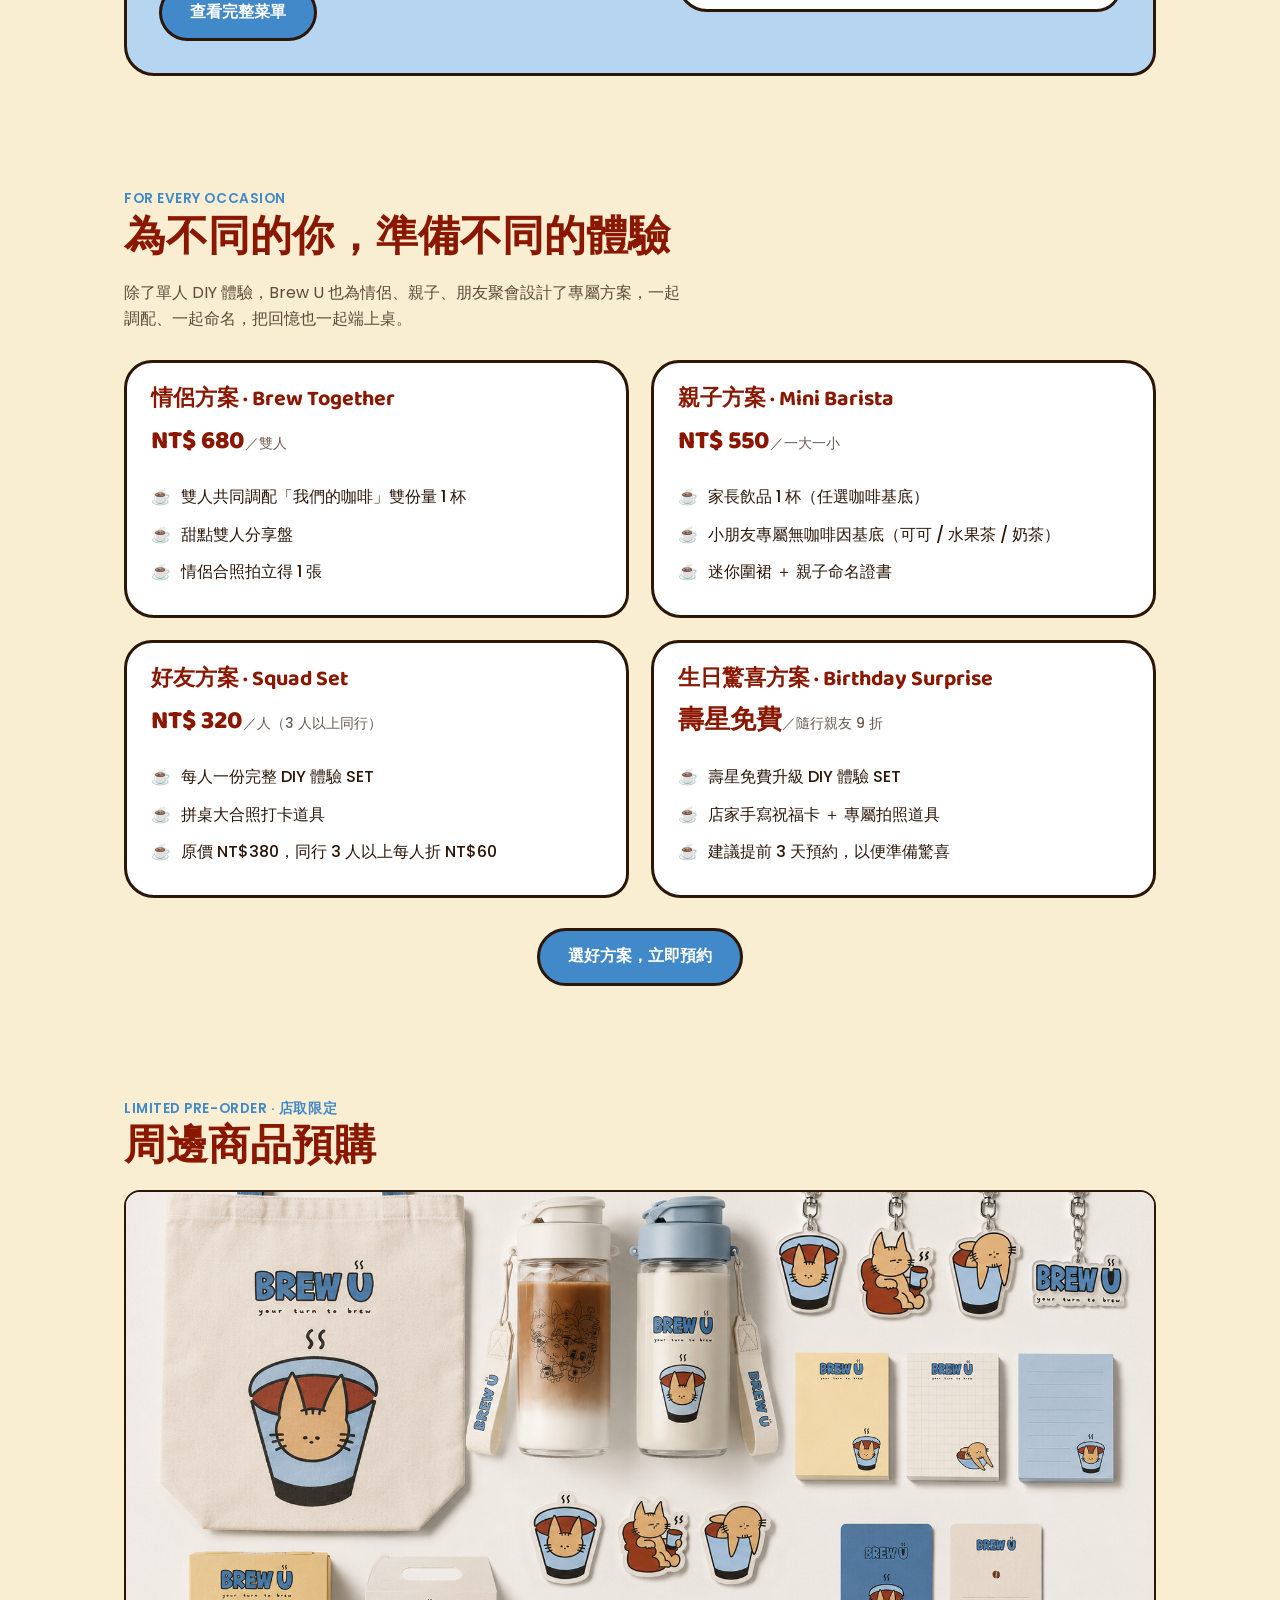
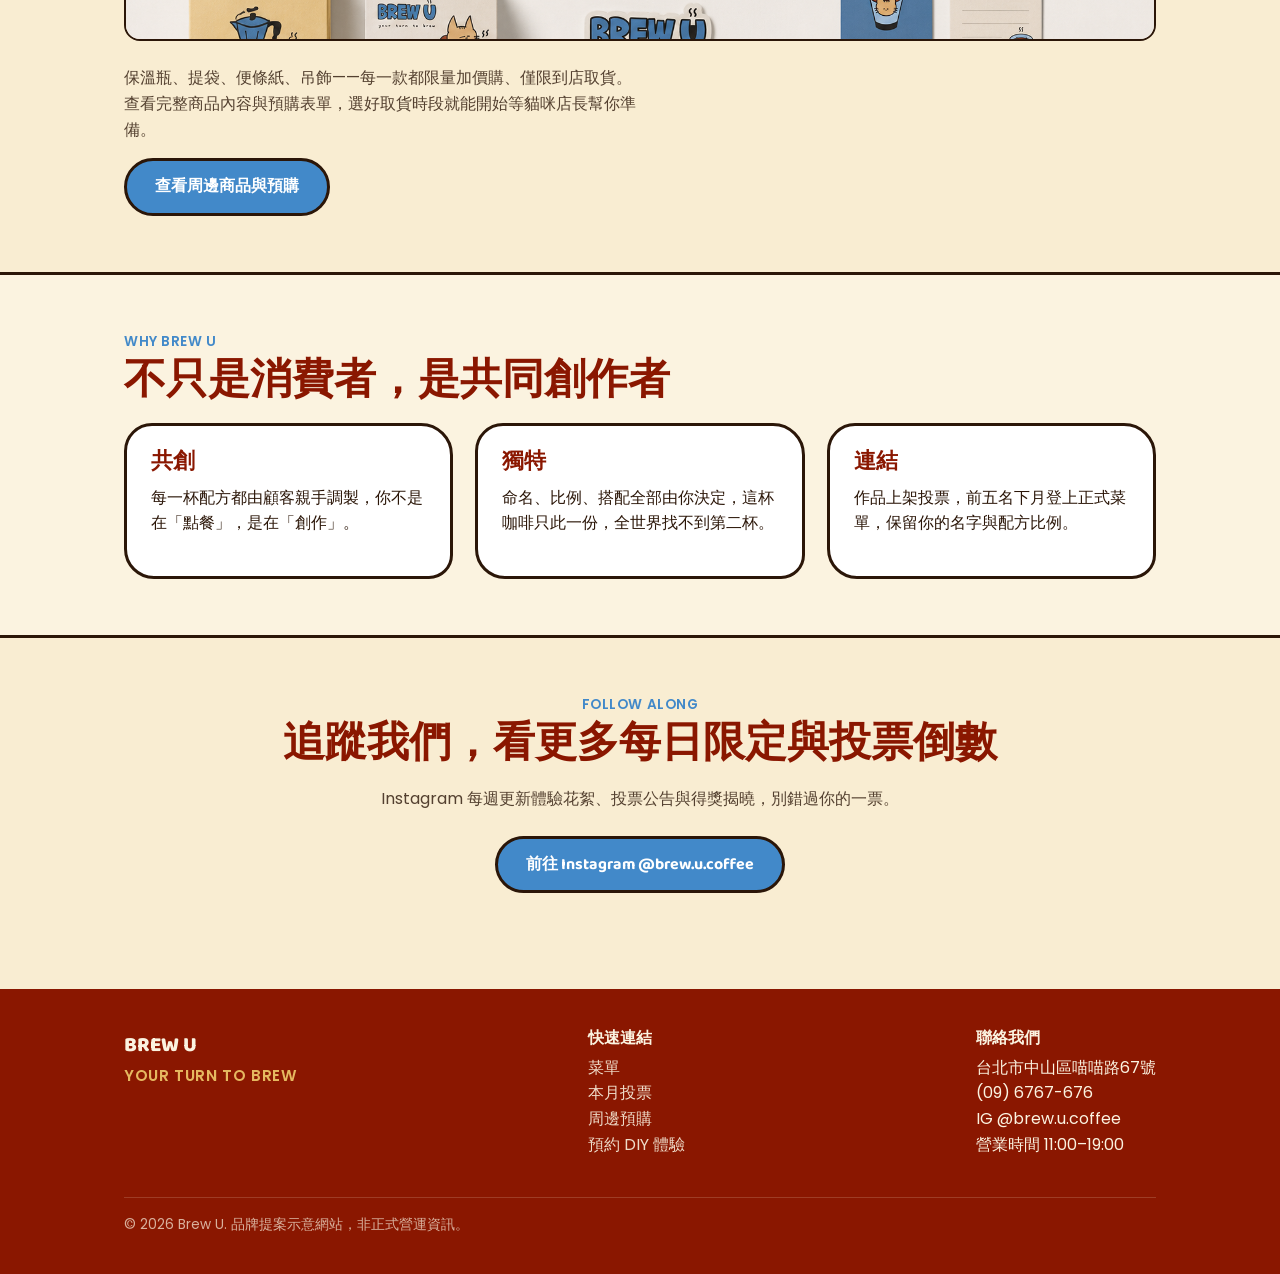
==== commit 17a3eefb: "Update index.html" ====
--- a/index.html
+++ b/index.html
@@ -22,7 +22,7 @@
       <li><a href="menu.html">菜單</a></li>
       <li><a href="vote.html">投票</a></li>
       <li><a href="#experiences">體驗方案</a></li>
-      <li><a href="#merch">周邊預購</a></li>
+      <li><a href="merch.html">周邊預購</a></li>
       <li><a href="#reserve">預約 DIY</a></li>
     </ul>
   </nav>
@@ -183,131 +183,9 @@
         </div>
       </div>
 
-      <div class="merch-note">
-        限量加價購，恕不寄送，僅限到店取貨。加價購資格：單筆消費滿 NT$300 即可加購 1 項周邊（每張收據限加購 2 件），數量有限、售完為止。
-      </div>
-
-      <div class="merch-grid">
-
-        <div class="merch-card">
-          <span class="merch-limited">限量 50 份</span>
-          <div class="img-frame">
-            <img src="images/merch-bottle.png" alt="BREW U 保溫瓶"
-                 onerror="this.style.display='none';this.nextElementSibling.style.display='flex';">
-            <div class="img-fallback">
-              <span class="fallback-icon">🖼️</span>
-              <span>保溫瓶照片</span>
-              <code>images/merch-bottle.png</code>
-            </div>
-          </div>
-          <div class="merch-name">BREW U 保溫瓶 400ml</div>
-          <div class="merch-price-row">
-            <span class="merch-price-old">NT$590</span>
-            <span class="merch-price-now">NT$390</span>
-          </div>
-        </div>
-
-        <div class="merch-card">
-          <span class="merch-limited">限量 80 份</span>
-          <div class="img-frame">
-            <img src="images/merch-tote.png" alt="BREW U 帆布提袋"
-                 onerror="this.style.display='none';this.nextElementSibling.style.display='flex';">
-            <div class="img-fallback">
-              <span class="fallback-icon">🖼️</span>
-              <span>提袋照片</span>
-              <code>images/merch-tote.png</code>
-            </div>
-          </div>
-          <div class="merch-name">帆布提袋</div>
-          <div class="merch-price-row">
-            <span class="merch-price-old">NT$220</span>
-            <span class="merch-price-now">NT$150</span>
-          </div>
-        </div>
-
-        <div class="merch-card">
-          <span class="merch-limited">限量 100 份</span>
-          <div class="img-frame">
-            <img src="images/merch-notepad.png" alt="BREW U 便條紙組"
-                 onerror="this.style.display='none';this.nextElementSibling.style.display='flex';">
-            <div class="img-fallback">
-              <span class="fallback-icon">🖼️</span>
-              <span>便條紙照片</span>
-              <code>images/merch-notepad.png</code>
-            </div>
-          </div>
-          <div class="merch-name">手繪便條紙組</div>
-          <div class="merch-price-row">
-            <span class="merch-price-old">NT$120</span>
-            <span class="merch-price-now">NT$80</span>
-          </div>
-        </div>
-
-        <div class="merch-card">
-          <span class="merch-limited">限量 60 份</span>
-          <div class="img-frame">
-            <img src="images/merch-charm.png" alt="BREW U 貓咪吊飾"
-                 onerror="this.style.display='none';this.nextElementSibling.style.display='flex';">
-            <div class="img-fallback">
-              <span class="fallback-icon">🖼️</span>
-              <span>吊飾照片</span>
-              <code>images/merch-charm.png</code>
-            </div>
-          </div>
-          <div class="merch-name">貓咪吊飾</div>
-          <div class="merch-price-row">
-            <span class="merch-price-old">NT$180</span>
-            <span class="merch-price-now">NT$120</span>
-          </div>
-        </div>
-
-      </div>
-
-      <!-- 以下預購表單為前端介面示意，尚未串接後台；正式版需接單、扣庫存並發送取貨通知 -->
-      <div class="merch-form">
-        <h3>周邊預購表單</h3>
-        <p style="opacity:.75;font-size:.9rem;margin-top:-6px;">預購成立後請於指定時段到店取貨並完成加購付款，逾期未取視為放棄。</p>
-
-        <div class="form-row">
-          <label>選擇商品（可複選）</label>
-          <div class="checkbox-group">
-            <label><input type="checkbox"> 保溫瓶</label>
-            <label><input type="checkbox"> 提袋</label>
-            <label><input type="checkbox"> 便條紙</label>
-            <label><input type="checkbox"> 吊飾</label>
-          </div>
-        </div>
-
-        <div class="form-row">
-          <label for="merchDate">取貨日期</label>
-          <input type="date" id="merchDate">
-        </div>
-
-        <div class="form-row">
-          <label for="merchTime">取貨時段</label>
-          <select id="merchTime">
-            <option>11:00–13:00</option>
-            <option>13:00–15:00</option>
-            <option>15:00–17:00</option>
-            <option>17:00–19:00</option>
-          </select>
-        </div>
-
-        <div class="form-row">
-          <label for="merchName">姓名</label>
-          <input type="text" id="merchName" placeholder="訂購人姓名">
-        </div>
-
-        <div class="form-row">
-          <label for="merchPhone">聯絡電話</label>
-          <input type="tel" id="merchPhone" placeholder="方便聯絡的手機號碼">
-        </div>
-
-        <button type="button" class="btn btn-primary" style="width:100%;"
-                onclick="alert('已收到你的預購！請於選定時段攜帶此頁面畫面到店取貨並完成加購付款。')">
-          送出預購
-        </button>
-      </div>
+      <p style="max-width:520px;opacity:.8;">保溫瓶、提袋、便條紙、吊飾——每一款都限量加價購、僅限到店取貨。查看完整商品內容與預購表單，選好取貨時段就能開始等貓咪店長幫你準備。</p>
+
+      <a href="merch.html" class="btn btn-primary">查看周邊商品與預購</a>
     </div>
   </section>
 
@@ -352,7 +230,7 @@
       </div>
       <div>
         <h3 style="color:var(--cream-soft);font-size:1rem;">快速連結</h3>
-        <p><a href="menu.html">菜單</a><br><a href="vote.html">本月投票</a><br><a href="#reserve">預約 DIY 體驗</a></p>
+        <p><a href="menu.html">菜單</a><br><a href="vote.html">本月投票</a><br><a href="merch.html">周邊預購</a><br><a href="#reserve">預約 DIY 體驗</a></p>
       </div>
       <div>
         <h3 style="color:var(--cream-soft);font-size:1rem;">聯絡我們</h3>
